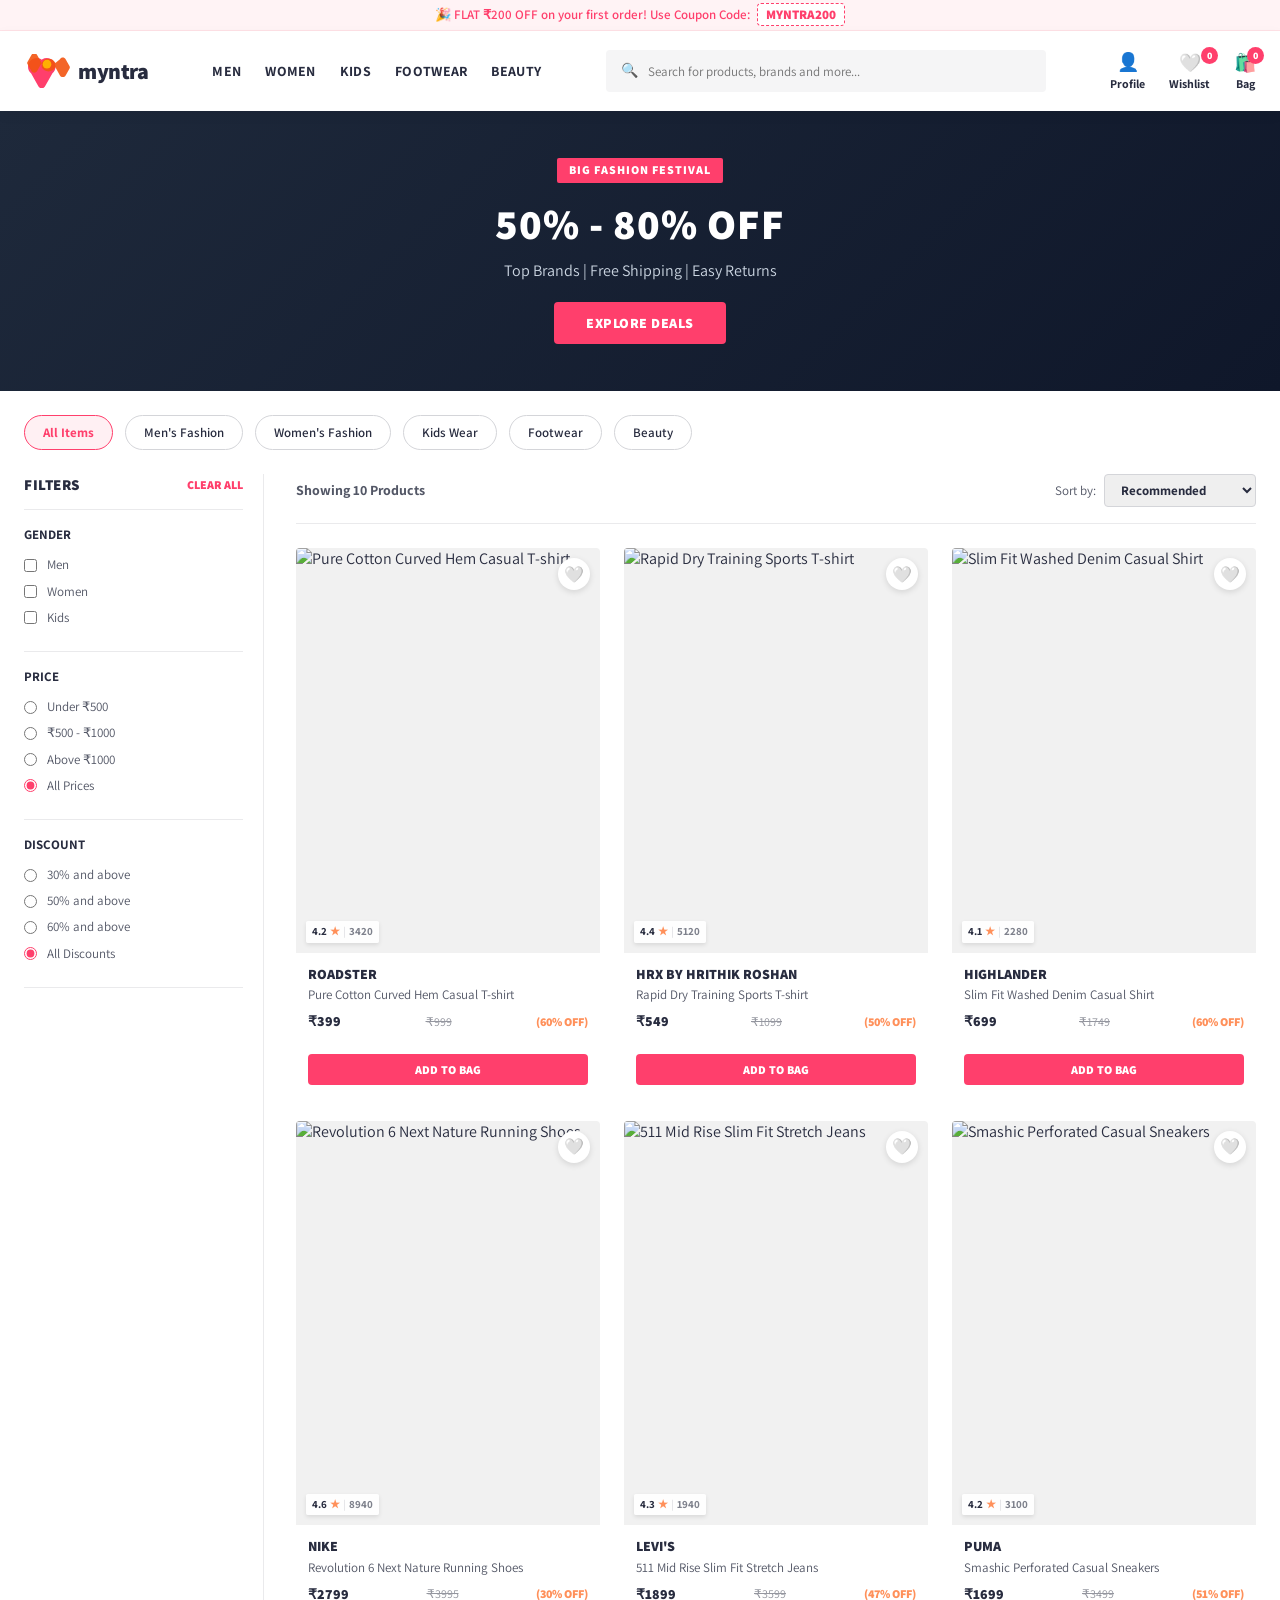
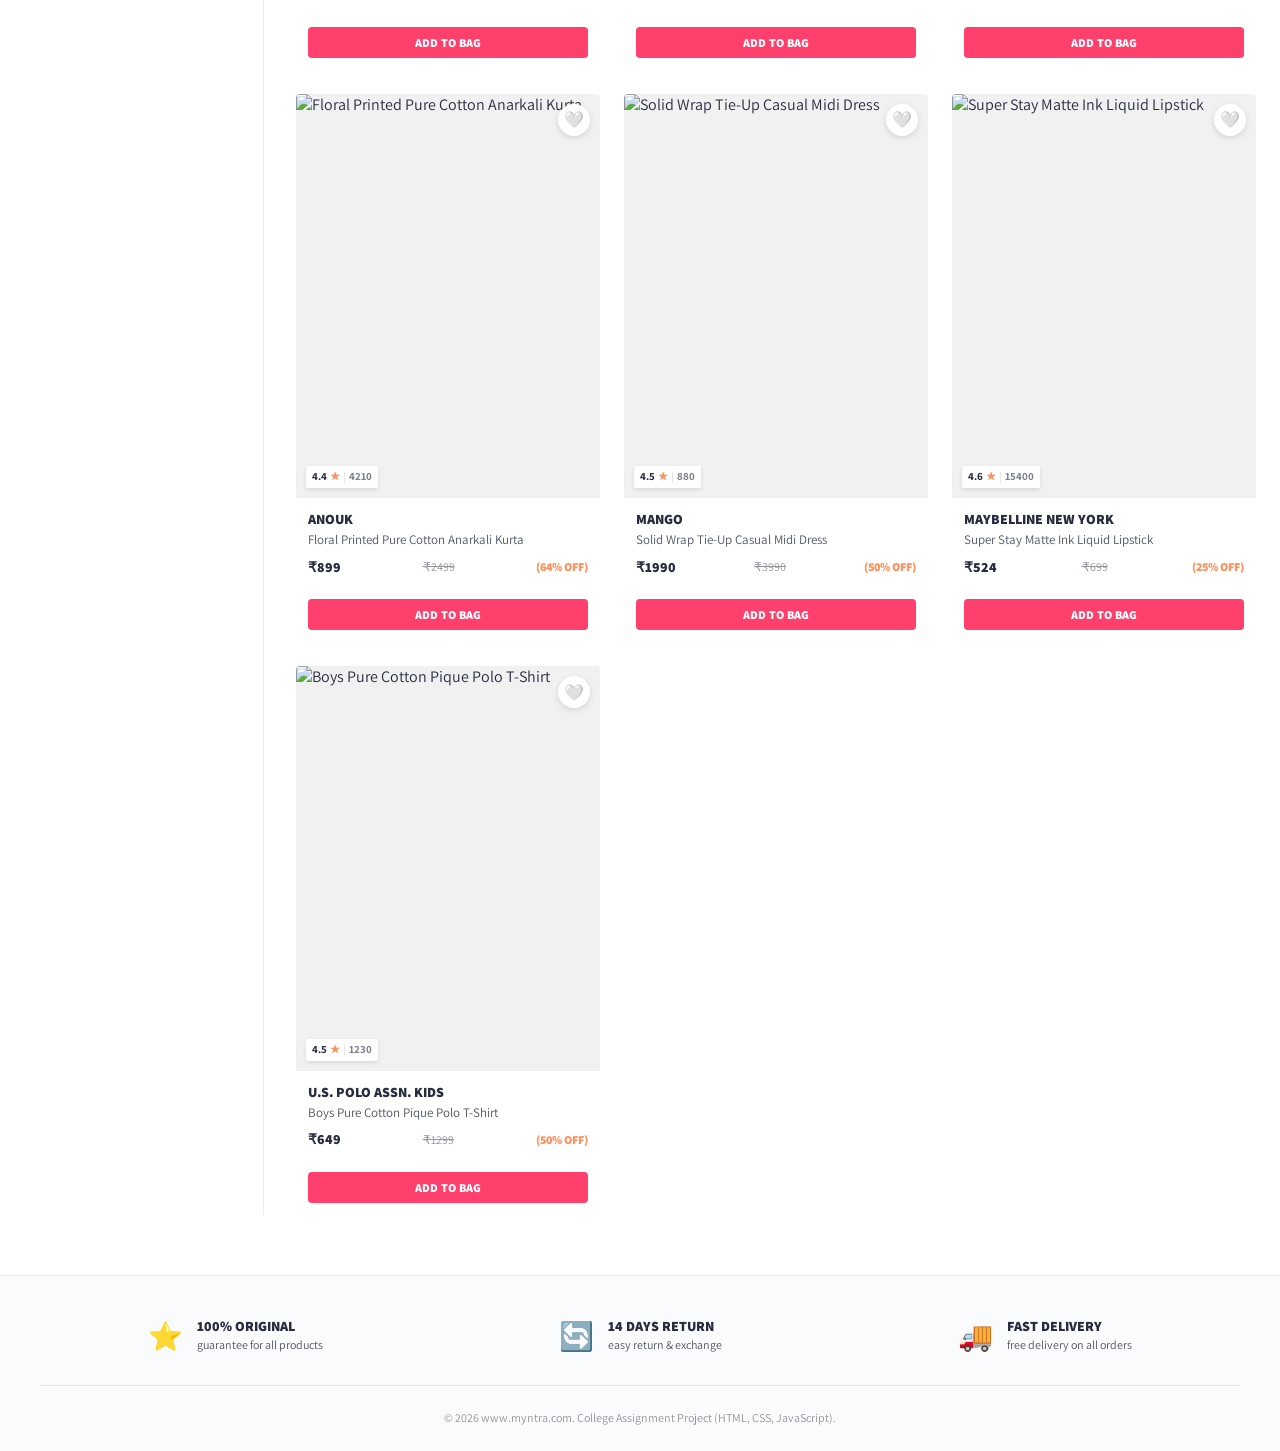
==== index.html @ 2d34ba5d "Initial commit: Myntra Clone web application" ====
<!DOCTYPE html>
<html lang="en">
<head>
  <meta charset="UTF-8">
  <meta name="viewport" content="width=device-width, initial-scale=1.0">
  <title>Online Shopping for Women, Men, Kids Fashion & Lifestyle - Myntra</title>
  <link rel="preconnect" href="https://fonts.googleapis.com">
  <link rel="preconnect" href="https://fonts.gstatic.com" crossorigin>
  <link href="https://fonts.googleapis.com/css2?family=Assistant:wght@300;400;600;700;800&display=swap" rel="stylesheet">
  <link rel="stylesheet" href="style.css">
</head>
<body>

  <!-- Top Announcement Bar -->
  <div class="top-banner">
    <p>🎉 FLAT ₹200 OFF on your first order! Use Coupon Code: <span class="coupon-tag">MYNTRA200</span></p>
  </div>

  <!-- Main Navigation Header -->
  <header class="navbar">
    <div class="nav-container">
      <!-- Logo -->
      <a href="index.html" class="logo">
        <svg viewBox="0 0 512 376" width="46" height="34">
          <path fill="#ff3f6c" d="M226.7 93.6c-17.5-31.5-49.3-51.5-84.8-51.5-53.7 0-97.3 43.6-97.3 97.3 0 29.5 13.1 55.9 33.9 73.8l82.8 147.4c7.3 13 21 21.1 35.9 21.1 14.8 0 28.5-8.1 35.8-21l83.6-147.7c20.8-17.9 34-44.4 34-73.6 0-53.7-43.6-97.3-97.3-97.3-35.4 0-67.2 20-84.6 51.5h-2z"/>
          <path fill="#f25511" d="M196.4 147.3c15.2 27.2 43.8 45.4 76.5 45.4 32.7 0 61.3-18.2 76.5-45.4l50.6 89.5c6.5 11.5 18.5 18.7 31.7 18.7 13.1 0 25.2-7.1 31.7-18.7l44-77.9c4.2-7.5 4.2-16.7 0-24.2l-44-77.9c-6.5-11.5-18.6-18.7-31.7-18.7-13.2 0-25.2 7.2-31.7 18.7L349.5 98c-15.2-27.2-43.8-45.4-76.5-45.4-32.7 0-61.3 18.2-76.5 45.4L146 8.9C139.5-2.6 127.4-9.8 114.2-9.8c-13.1 0-25.2 7.2-31.7 18.7L38.5 86.8c-4.2 7.5-4.2 16.7 0 24.2l44 77.9c6.5 11.5 18.6 18.7 31.7 18.7 13.2 0 25.2-7.2 31.7-18.7l50.5-89.6z" opacity="0.9"/>
          <circle fill="#ffbf00" cx="256" cy="112" r="48" opacity="0.85"/>
        </svg>
        <span class="logo-text">myntra</span>
      </a>

      <!-- Category Links with Mega Menus -->
      <nav class="nav-links">
        <div class="nav-item">
          <a href="#" onclick="filterByCategory('Men'); return false;">MEN</a>
        </div>
        <div class="nav-item">
          <a href="#" onclick="filterByCategory('Women'); return false;">WOMEN</a>
        </div>
        <div class="nav-item">
          <a href="#" onclick="filterByCategory('Kids'); return false;">KIDS</a>
        </div>
        <div class="nav-item">
          <a href="#" onclick="filterByCategory('Footwear'); return false;">FOOTWEAR</a>
        </div>
        <div class="nav-item">
          <a href="#" onclick="filterByCategory('Beauty'); return false;">BEAUTY</a>
        </div>
      </nav>

      <!-- Search Bar -->
      <div class="search-box">
        <span class="search-icon">🔍</span>
        <input type="text" id="searchInput" placeholder="Search for products, brands and more..." oninput="handleSearch()">
      </div>

      <!-- Action Buttons (Profile, Wishlist, Bag) -->
      <div class="nav-actions">
        <a href="login.html" class="action-btn" id="profileBtn">
          <span class="icon">👤</span>
          <span class="label" id="profileLabel">Profile</span>
        </a>

        <button class="action-btn" onclick="openWishlistModal()">
          <span class="icon">🤍</span>
          <span class="label">Wishlist</span>
          <span class="badge" id="wishlistCount">0</span>
        </button>

        <button class="action-btn" onclick="openCartModal()">
          <span class="icon">🛍️</span>
          <span class="label">Bag</span>
          <span class="badge" id="cartCount">0</span>
        </button>
      </div>
    </div>
  </header>

  <!-- Hero Banner Carousel -->
  <section class="hero-carousel">
    <div class="carousel-slide" id="heroBanner">
      <div class="banner-content">
        <span class="banner-tag">BIG FASHION FESTIVAL</span>
        <h1>50% - 80% OFF</h1>
        <p>Top Brands | Free Shipping | Easy Returns</p>
        <button class="shop-now-btn" onclick="scrollToProducts()">EXPLORE DEALS</button>
      </div>
    </div>
  </section>

  <!-- Quick Category Pills -->
  <div class="category-pills">
    <button class="pill active" onclick="setCategoryFilter('all', this)">All Items</button>
    <button class="pill" onclick="setCategoryFilter('Men', this)">Men's Fashion</button>
    <button class="pill" onclick="setCategoryFilter('Women', this)">Women's Fashion</button>
    <button class="pill" onclick="setCategoryFilter('Kids', this)">Kids Wear</button>
    <button class="pill" onclick="setCategoryFilter('Footwear', this)">Footwear</button>
    <button class="pill" onclick="setCategoryFilter('Beauty', this)">Beauty</button>
  </div>

  <!-- Main Store Layout -->
  <main class="main-container" id="productsSection">
    
    <!-- Sidebar Filters -->
    <aside class="sidebar-filters">
      <div class="filter-header">
        <h3>FILTERS</h3>
        <button class="clear-filters-btn" onclick="clearAllFilters()">CLEAR ALL</button>
      </div>

      <!-- Gender Filter -->
      <div class="filter-group">
        <h4>GENDER</h4>
        <label><input type="checkbox" name="gender" value="Men" onchange="applyFilters()"> Men</label>
        <label><input type="checkbox" name="gender" value="Women" onchange="applyFilters()"> Women</label>
        <label><input type="checkbox" name="gender" value="Kids" onchange="applyFilters()"> Kids</label>
      </div>

      <!-- Price Range Filter -->
      <div class="filter-group">
        <h4>PRICE</h4>
        <label><input type="radio" name="price" value="under500" onchange="applyFilters()"> Under ₹500</label>
        <label><input type="radio" name="price" value="500to1000" onchange="applyFilters()"> ₹500 - ₹1000</label>
        <label><input type="radio" name="price" value="above1000" onchange="applyFilters()"> Above ₹1000</label>
        <label><input type="radio" name="price" value="all" checked onchange="applyFilters()"> All Prices</label>
      </div>

      <!-- Discount Filter -->
      <div class="filter-group">
        <h4>DISCOUNT</h4>
        <label><input type="radio" name="discount" value="30" onchange="applyFilters()"> 30% and above</label>
        <label><input type="radio" name="discount" value="50" onchange="applyFilters()"> 50% and above</label>
        <label><input type="radio" name="discount" value="60" onchange="applyFilters()"> 60% and above</label>
        <label><input type="radio" name="discount" value="all" checked onchange="applyFilters()"> All Discounts</label>
      </div>
    </aside>

    <!-- Product Grid Section -->
    <section class="products-section">
      <!-- Sorting & Counter Bar -->
      <div class="products-header">
        <div>
          <span class="total-count" id="productCount">Showing 8 Products</span>
        </div>
        <div class="sort-wrapper">
          <label for="sortSelect">Sort by:</label>
          <select id="sortSelect" onchange="handleSort()">
            <option value="recommended">Recommended</option>
            <option value="priceLow">Price: Low to High</option>
            <option value="priceHigh">Price: High to Low</option>
            <option value="rating">Customer Rating</option>
          </select>
        </div>
      </div>

      <!-- Products Grid -->
      <div class="products-grid" id="productsGrid">
        <!-- Products populated via JavaScript -->
      </div>
    </section>

  </main>

  <!-- SHOPPING BAG MODAL -->
  <div class="modal-overlay" id="cartModal">
    <div class="modal-content cart-modal">
      <div class="modal-header">
        <h2>Shopping Bag (<span id="cartItemCount">0</span>)</h2>
        <button class="close-btn" onclick="closeCartModal()">✕</button>
      </div>

      <div class="cart-body">
        <div class="cart-items-list" id="cartItemsList">
          <!-- Items inserted via JS -->
        </div>

        <div class="cart-summary">
          <h3>COUPONS & OFFERS</h3>
          <div class="coupon-box">
            <input type="text" id="couponInput" placeholder="Enter MYNTRA200">
            <button onclick="applyCoupon()">APPLY</button>
          </div>
          <p id="couponMsg" class="coupon-msg"></p>

          <hr>

          <h3>PRICE DETAILS</h3>
          <div class="price-row">
            <span>Total MRP</span>
            <span id="summaryMrp">₹0</span>
          </div>
          <div class="price-row green">
            <span>Discount on MRP</span>
            <span id="summaryDiscount">- ₹0</span>
          </div>
          <div class="price-row green" id="couponDiscountRow" style="display:none;">
            <span>Coupon Discount</span>
            <span id="summaryCoupon">- ₹200</span>
          </div>
          <div class="price-row">
            <span>Convenience Fee</span>
            <span class="green">FREE</span>
          </div>
          <hr>
          <div class="price-row total-row">
            <span>Total Amount</span>
            <span id="summaryTotal">₹0</span>
          </div>

          <button class="place-order-btn" onclick="placeOrder()">PLACE ORDER</button>
        </div>
      </div>
    </div>
  </div>

  <!-- WISHLIST MODAL -->
  <div class="modal-overlay" id="wishlistModal">
    <div class="modal-content wishlist-modal">
      <div class="modal-header">
        <h2>My Wishlist (<span id="wishlistModalCount">0</span>)</h2>
        <button class="close-btn" onclick="closeWishlistModal()">✕</button>
      </div>
      <div class="wishlist-grid" id="wishlistGrid">
        <!-- Wishlist items populated via JS -->
      </div>
    </div>
  </div>

  <!-- PRODUCT DETAIL MODAL -->
  <div class="modal-overlay" id="pdpModal">
    <div class="modal-content pdp-modal">
      <button class="close-btn pdp-close" onclick="closePdpModal()">✕</button>
      <div class="pdp-container" id="pdpDetails">
        <!-- Rendered via JS -->
      </div>
    </div>
  </div>

  <!-- ORDER SUCCESS CELEBRATION MODAL -->
  <div class="modal-overlay" id="successModal">
    <div class="modal-content success-modal">
      <div class="success-icon">🎉</div>
      <h2>Order Confirmed!</h2>
      <p>Thank you for shopping on Myntra.</p>
      <div class="order-id-box">
        Order ID: <strong id="successOrderId">MYN8492019</strong>
      </div>
      <p class="delivery-text">Estimated Delivery in 2-3 Business Days</p>
      <button class="shop-now-btn" onclick="closeSuccessModal()">CONTINUE SHOPPING</button>
    </div>
  </div>

  <!-- Footer -->
  <footer class="footer">
    <div class="footer-guarantees">
      <div class="guarantee-item">
        <span class="g-icon">⭐</span>
        <div>
          <h4>100% ORIGINAL</h4>
          <p>guarantee for all products</p>
        </div>
      </div>
      <div class="guarantee-item">
        <span class="g-icon">🔄</span>
        <div>
          <h4>14 DAYS RETURN</h4>
          <p>easy return & exchange</p>
        </div>
      </div>
      <div class="guarantee-item">
        <span class="g-icon">🚚</span>
        <div>
          <h4>FAST DELIVERY</h4>
          <p>free delivery on all orders</p>
        </div>
      </div>
    </div>
    <p class="copyright">© 2026 www.myntra.com. College Assignment Project (HTML, CSS, JavaScript).</p>
  </footer>

  <script src="script.js"></script>
</body>
</html>
---- style.css ----
/* ==========================================================
   MYNTRA CLONE - PURE CSS STYLESHEET
   Clean, responsive styles replicating Myntra's design system
   ========================================================== */

:root {
  --myntra-pink: #ff3f6c;
  --myntra-pink-hover: #e7335e;
  --myntra-dark: #282c3f;
  --myntra-gray: #535766;
  --myntra-light-gray: #94969f;
  --myntra-bg: #f5f5f6;
  --myntra-border: #eaeaec;
  --myntra-green: #03a685;
  --myntra-orange: #ff905a;
  --font-main: 'Assistant', -apple-system, BlinkMacSystemFont, 'Segoe UI', Roboto, sans-serif;
}

* {
  margin: 0;
  padding: 0;
  box-sizing: border-box;
}

body {
  font-family: var(--font-main);
  color: var(--myntra-dark);
  background-color: #ffffff;
  line-height: 1.4;
}

a {
  text-decoration: none;
  color: inherit;
}

button {
  font-family: inherit;
  cursor: pointer;
}

/* ----------------- TOP BANNER ----------------- */
.top-banner {
  background-color: #fff3f5;
  color: var(--myntra-pink);
  text-align: center;
  padding: 6px 12px;
  font-size: 13px;
  font-weight: 600;
  border-bottom: 1px solid #ffe1e6;
}

.coupon-tag {
  background: white;
  border: 1px dashed var(--myntra-pink);
  padding: 2px 8px;
  border-radius: 4px;
  font-weight: 800;
  margin-left: 4px;
}

/* ----------------- NAVBAR ----------------- */
.navbar {
  position: sticky;
  top: 0;
  background: #ffffff;
  height: 80px;
  box-shadow: 0 4px 12px 0 rgba(0, 0, 0, 0.05);
  z-index: 100;
}

.nav-container {
  max-width: 1360px;
  margin: 0 auto;
  height: 100%;
  padding: 0 24px;
  display: flex;
  align-items: center;
  justify-content: space-between;
  gap: 20px;
}

.logo {
  display: flex;
  align-items: center;
  gap: 8px;
}

.logo-text {
  font-size: 22px;
  font-weight: 800;
  letter-spacing: -0.5px;
  color: var(--myntra-dark);
}

.nav-links {
  display: flex;
  align-items: center;
  gap: 24px;
}

.nav-item a {
  font-size: 14px;
  font-weight: 700;
  letter-spacing: 0.3px;
  text-transform: uppercase;
  color: var(--myntra-dark);
  padding: 28px 0;
  position: relative;
  transition: color 0.2s;
}

.nav-item a:hover {
  color: var(--myntra-pink);
}

/* Search Box */
.search-box {
  flex: 1;
  max-width: 440px;
  background: var(--myntra-bg);
  border: 1px solid transparent;
  border-radius: 4px;
  display: flex;
  align-items: center;
  padding: 10px 14px;
  transition: all 0.2s;
}

.search-box:focus-within {
  background: #ffffff;
  border-color: #d4d5d9;
}

.search-icon {
  font-size: 14px;
  color: var(--myntra-light-gray);
  margin-right: 10px;
}

.search-box input {
  width: 100%;
  border: none;
  background: transparent;
  outline: none;
  font-size: 13px;
  color: var(--myntra-dark);
  font-family: inherit;
}

/* Nav Actions */
.nav-actions {
  display: flex;
  align-items: center;
  gap: 24px;
}

.action-btn {
  background: transparent;
  border: none;
  display: flex;
  flex-direction: column;
  align-items: center;
  position: relative;
  color: var(--myntra-dark);
  transition: color 0.2s;
}

.action-btn:hover {
  color: var(--myntra-pink);
}

.action-btn .icon {
  font-size: 18px;
}

.action-btn .label {
  font-size: 12px;
  font-weight: 700;
  margin-top: 2px;
}

.action-btn .badge {
  position: absolute;
  top: -4px;
  right: -8px;
  background: var(--myntra-pink);
  color: white;
  font-size: 10px;
  font-weight: 800;
  padding: 2px 6px;
  border-radius: 10px;
}

/* ----------------- HERO BANNER ----------------- */
.hero-carousel {
  width: 100%;
  background: linear-gradient(135deg, #1e293b 0%, #0f172a 100%);
  color: white;
  min-height: 280px;
  display: flex;
  align-items: center;
  justify-content: center;
  text-align: center;
  padding: 40px 20px;
}

.banner-content {
  max-width: 800px;
}

.banner-tag {
  background: var(--myntra-pink);
  color: white;
  font-size: 12px;
  font-weight: 800;
  letter-spacing: 1px;
  padding: 4px 12px;
  border-radius: 2px;
  display: inline-block;
  margin-bottom: 12px;
}

.banner-content h1 {
  font-size: 42px;
  font-weight: 800;
  letter-spacing: 1px;
  margin-bottom: 6px;
}

.banner-content p {
  font-size: 16px;
  color: #cbd5e1;
  margin-bottom: 20px;
}

.shop-now-btn {
  background: var(--myntra-pink);
  color: white;
  border: none;
  padding: 12px 32px;
  font-size: 14px;
  font-weight: 800;
  letter-spacing: 0.5px;
  border-radius: 4px;
  transition: background 0.2s;
}

.shop-now-btn:hover {
  background: var(--myntra-pink-hover);
}

/* ----------------- CATEGORY PILLS ----------------- */
.category-pills {
  max-width: 1360px;
  margin: 24px auto 0;
  padding: 0 24px;
  display: flex;
  gap: 12px;
  overflow-x: auto;
}

.pill {
  background: #ffffff;
  border: 1px solid #d4d5d9;
  padding: 8px 18px;
  border-radius: 20px;
  font-size: 13px;
  font-weight: 600;
  color: var(--myntra-dark);
  white-space: nowrap;
  transition: all 0.2s;
}

.pill:hover, .pill.active {
  background: #fff0f3;
  border-color: var(--myntra-pink);
  color: var(--myntra-pink);
  font-weight: 700;
}

/* ----------------- MAIN STORE LAYOUT ----------------- */
.main-container {
  max-width: 1360px;
  margin: 24px auto 60px;
  padding: 0 24px;
  display: flex;
  gap: 32px;
}

/* Sidebar Filters */
.sidebar-filters {
  width: 240px;
  flex-shrink: 0;
  border-right: 1px solid var(--myntra-border);
  padding-right: 20px;
}

.filter-header {
  display: flex;
  justify-content: space-between;
  align-items: center;
  padding-bottom: 14px;
  border-bottom: 1px solid var(--myntra-border);
}

.filter-header h3 {
  font-size: 15px;
  font-weight: 800;
  letter-spacing: 0.5px;
}

.clear-filters-btn {
  background: none;
  border: none;
  color: var(--myntra-pink);
  font-size: 12px;
  font-weight: 800;
}

.filter-group {
  padding: 16px 0;
  border-bottom: 1px solid var(--myntra-border);
}

.filter-group h4 {
  font-size: 13px;
  font-weight: 700;
  margin-bottom: 12px;
  color: var(--myntra-dark);
}

.filter-group label {
  display: flex;
  align-items: center;
  gap: 10px;
  font-size: 13px;
  color: var(--myntra-gray);
  margin-bottom: 8px;
  cursor: pointer;
}

.filter-group input {
  accent-color: var(--myntra-pink);
  cursor: pointer;
}

/* Products Section */
.products-section {
  flex: 1;
}

.products-header {
  display: flex;
  justify-content: space-between;
  align-items: center;
  padding-bottom: 16px;
  border-bottom: 1px solid var(--myntra-border);
  margin-bottom: 24px;
}

.total-count {
  font-size: 14px;
  font-weight: 700;
  color: var(--myntra-gray);
}

.sort-wrapper {
  display: flex;
  align-items: center;
  gap: 8px;
  font-size: 13px;
  color: var(--myntra-gray);
}

.sort-wrapper select {
  padding: 6px 12px;
  border: 1px solid #d4d5d9;
  border-radius: 4px;
  font-family: inherit;
  font-size: 13px;
  font-weight: 700;
  color: var(--myntra-dark);
  outline: none;
}

/* Products Grid */
.products-grid {
  display: grid;
  grid-template-columns: repeat(auto-fill, minmax(240px, 1fr));
  gap: 24px;
}

/* Product Card */
.product-card {
  background: #ffffff;
  border-radius: 4px;
  overflow: hidden;
  transition: all 0.25s ease;
  position: relative;
  display: flex;
  flex-direction: column;
}

.product-card:hover {
  box-shadow: 0 8px 24px rgba(0, 0, 0, 0.1);
  transform: translateY(-2px);
}

.card-img-wrapper {
  position: relative;
  width: 100%;
  padding-top: 133%; /* 3:4 Aspect Ratio */
  overflow: hidden;
  background: #f1f1f1;
  cursor: pointer;
}

.card-img-wrapper img {
  position: absolute;
  top: 0;
  left: 0;
  width: 100%;
  height: 100%;
  object-fit: cover;
  transition: transform 0.4s;
}

.product-card:hover .card-img-wrapper img {
  transform: scale(1.05);
}

.rating-badge {
  position: absolute;
  bottom: 10px;
  left: 10px;
  background: rgba(255, 255, 255, 0.95);
  font-size: 11px;
  font-weight: 700;
  padding: 3px 6px;
  border-radius: 2px;
  display: flex;
  align-items: center;
  gap: 3px;
  box-shadow: 0 2px 4px rgba(0, 0, 0, 0.1);
}

.rating-star {
  color: var(--myntra-orange);
}

.wishlist-heart-btn {
  position: absolute;
  top: 10px;
  right: 10px;
  background: white;
  border: none;
  width: 32px;
  height: 32px;
  border-radius: 50%;
  display: flex;
  align-items: center;
  justify-content: center;
  font-size: 16px;
  cursor: pointer;
  box-shadow: 0 2px 6px rgba(0, 0, 0, 0.12);
  transition: transform 0.15s;
}

.wishlist-heart-btn:active {
  transform: scale(0.9);
}

.card-info {
  padding: 12px;
  flex: 1;
  display: flex;
  flex-direction: column;
  justify-content: space-between;
}

.brand-name {
  font-size: 14px;
  font-weight: 800;
  text-transform: uppercase;
  color: var(--myntra-dark);
}

.product-title {
  font-size: 13px;
  color: var(--myntra-gray);
  white-space: nowrap;
  overflow: hidden;
  text-overflow: ellipsis;
  margin-top: 2px;
}

.price-row {
  display: flex;
  align-items: center;
  gap: 8px;
  margin-top: 8px;
}

.current-price {
  font-size: 14px;
  font-weight: 800;
  color: var(--myntra-dark);
}

.original-price {
  font-size: 12px;
  color: var(--myntra-light-gray);
  text-decoration: line-through;
}

.discount-text {
  font-size: 12px;
  font-weight: 800;
  color: var(--myntra-orange);
}

.card-actions {
  display: flex;
  gap: 8px;
  margin-top: 12px;
}

.add-bag-btn {
  flex: 1;
  background: var(--myntra-pink);
  color: white;
  border: none;
  padding: 8px;
  font-size: 12px;
  font-weight: 800;
  border-radius: 4px;
  text-transform: uppercase;
  letter-spacing: 0.3px;
}

.add-bag-btn:hover {
  background: var(--myntra-pink-hover);
}

/* ----------------- MODALS ----------------- */
.modal-overlay {
  position: fixed;
  inset: 0;
  background: rgba(0, 0, 0, 0.6);
  backdrop-filter: blur(2px);
  display: none;
  align-items: center;
  justify-content: center;
  z-index: 1000;
  padding: 20px;
}

.modal-content {
  background: white;
  border-radius: 6px;
  max-height: 90vh;
  overflow-y: auto;
  position: relative;
  box-shadow: 0 10px 30px rgba(0, 0, 0, 0.2);
}

.modal-header {
  display: flex;
  justify-content: space-between;
  align-items: center;
  padding: 16px 24px;
  border-bottom: 1px solid var(--myntra-border);
}

.modal-header h2 {
  font-size: 18px;
  font-weight: 800;
}

.close-btn {
  background: none;
  border: none;
  font-size: 20px;
  font-weight: 700;
  color: #777;
}

/* Cart Modal */
.cart-modal {
  width: 100%;
  max-width: 800px;
}

.cart-body {
  display: flex;
  gap: 24px;
  padding: 24px;
}

.cart-items-list {
  flex: 1.5;
  display: flex;
  flex-direction: column;
  gap: 16px;
}

.cart-item {
  display: flex;
  gap: 16px;
  border: 1px solid var(--myntra-border);
  padding: 12px;
  border-radius: 4px;
  position: relative;
}

.cart-item img {
  width: 70px;
  height: 90px;
  object-fit: cover;
  border-radius: 2px;
}

.cart-item-info {
  flex: 1;
}

.cart-item-title {
  font-size: 14px;
  font-weight: 800;
}

.cart-item-sub {
  font-size: 12px;
  color: var(--myntra-gray);
  margin-top: 2px;
}

.qty-control {
  display: flex;
  align-items: center;
  gap: 8px;
  margin-top: 8px;
}

.qty-btn {
  width: 24px;
  height: 24px;
  border: 1px solid #d4d5d9;
  background: #f5f5f6;
  border-radius: 2px;
  font-weight: 700;
}

.remove-item-btn {
  position: absolute;
  top: 10px;
  right: 10px;
  background: none;
  border: none;
  color: #999;
  font-size: 16px;
}

.cart-summary {
  flex: 1;
  background: #fafbfc;
  border: 1px solid var(--myntra-border);
  padding: 16px;
  border-radius: 4px;
  height: fit-content;
}

.cart-summary h3 {
  font-size: 12px;
  font-weight: 800;
  color: var(--myntra-light-gray);
  letter-spacing: 0.5px;
  margin-bottom: 12px;
}

.coupon-box {
  display: flex;
  gap: 8px;
  margin-bottom: 8px;
}

.coupon-box input {
  flex: 1;
  padding: 8px 10px;
  border: 1px solid #d4d5d9;
  border-radius: 2px;
  text-transform: uppercase;
  font-size: 12px;
  outline: none;
}

.coupon-box button {
  background: var(--myntra-dark);
  color: white;
  border: none;
  padding: 8px 12px;
  font-size: 11px;
  font-weight: 800;
  border-radius: 2px;
}

.coupon-msg {
  font-size: 11px;
  font-weight: 700;
  margin-bottom: 12px;
}

.coupon-msg.success { color: var(--myntra-green); }
.coupon-msg.error { color: #e7335e; }

.price-row {
  display: flex;
  justify-content: space-between;
  font-size: 13px;
  margin-bottom: 10px;
}

.price-row.green {
  color: var(--myntra-green);
  font-weight: 600;
}

.total-row {
  font-size: 15px;
  font-weight: 800;
  color: var(--myntra-dark);
  padding-top: 8px;
}

.place-order-btn {
  width: 100%;
  background: var(--myntra-pink);
  color: white;
  border: none;
  padding: 12px;
  font-size: 14px;
  font-weight: 800;
  border-radius: 4px;
  margin-top: 16px;
}

.place-order-btn:hover {
  background: var(--myntra-pink-hover);
}

/* Wishlist Modal */
.wishlist-modal {
  width: 100%;
  max-width: 900px;
}

.wishlist-grid {
  padding: 24px;
  display: grid;
  grid-template-columns: repeat(auto-fill, minmax(180px, 1fr));
  gap: 16px;
}

/* PDP Modal */
.pdp-modal {
  width: 100%;
  max-width: 760px;
  padding: 24px;
}

.pdp-close {
  position: absolute;
  top: 16px;
  right: 16px;
}

.pdp-container {
  display: flex;
  gap: 24px;
}

.pdp-img {
  width: 280px;
  height: 360px;
  object-fit: cover;
  border-radius: 4px;
}

.pdp-details {
  flex: 1;
}

.pdp-brand {
  font-size: 20px;
  font-weight: 800;
  text-transform: uppercase;
}

.pdp-title {
  font-size: 16px;
  color: var(--myntra-gray);
  margin-top: 4px;
}

.pdp-rating {
  margin-top: 10px;
  display: inline-block;
  border: 1px solid #d4d5d9;
  padding: 2px 8px;
  border-radius: 2px;
  font-size: 12px;
  font-weight: 700;
}

.size-selector {
  display: flex;
  gap: 10px;
  margin: 16px 0;
}

.size-btn {
  width: 40px;
  height: 40px;
  border: 1px solid #d4d5d9;
  border-radius: 50%;
  background: white;
  font-weight: 700;
  font-size: 13px;
}

.size-btn.active {
  border-color: var(--myntra-pink);
  color: var(--myntra-pink);
}

/* Order Success Modal */
.success-modal {
  max-width: 420px;
  padding: 36px 24px;
  text-align: center;
}

.success-icon {
  font-size: 48px;
  margin-bottom: 12px;
}

.order-id-box {
  background: var(--myntra-bg);
  padding: 10px;
  border-radius: 4px;
  margin: 16px 0;
  font-size: 14px;
}

.delivery-text {
  font-size: 13px;
  color: var(--myntra-green);
  font-weight: 700;
  margin-bottom: 20px;
}

/* ----------------- FOOTER ----------------- */
.footer {
  background: #fafbfc;
  border-top: 1px solid var(--myntra-border);
  padding: 40px 24px 24px;
  margin-top: 60px;
}

.footer-guarantees {
  max-width: 1200px;
  margin: 0 auto;
  display: flex;
  justify-content: space-around;
  gap: 20px;
  padding-bottom: 30px;
  border-bottom: 1px solid var(--myntra-border);
}

.guarantee-item {
  display: flex;
  align-items: center;
  gap: 14px;
}

.guarantee-item .g-icon {
  font-size: 28px;
}

.guarantee-item h4 {
  font-size: 14px;
  font-weight: 800;
}

.guarantee-item p {
  font-size: 12px;
  color: var(--myntra-gray);
}

.copyright {
  text-align: center;
  font-size: 12px;
  color: var(--myntra-light-gray);
  margin-top: 24px;
}

/* Responsive tweaks */
@media (max-width: 768px) {
  .nav-links { display: none; }
  .sidebar-filters { display: none; }
  .cart-body { flex-direction: column; }
  .pdp-container { flex-direction: column; }
  .pdp-img { width: 100%; height: auto; }
}
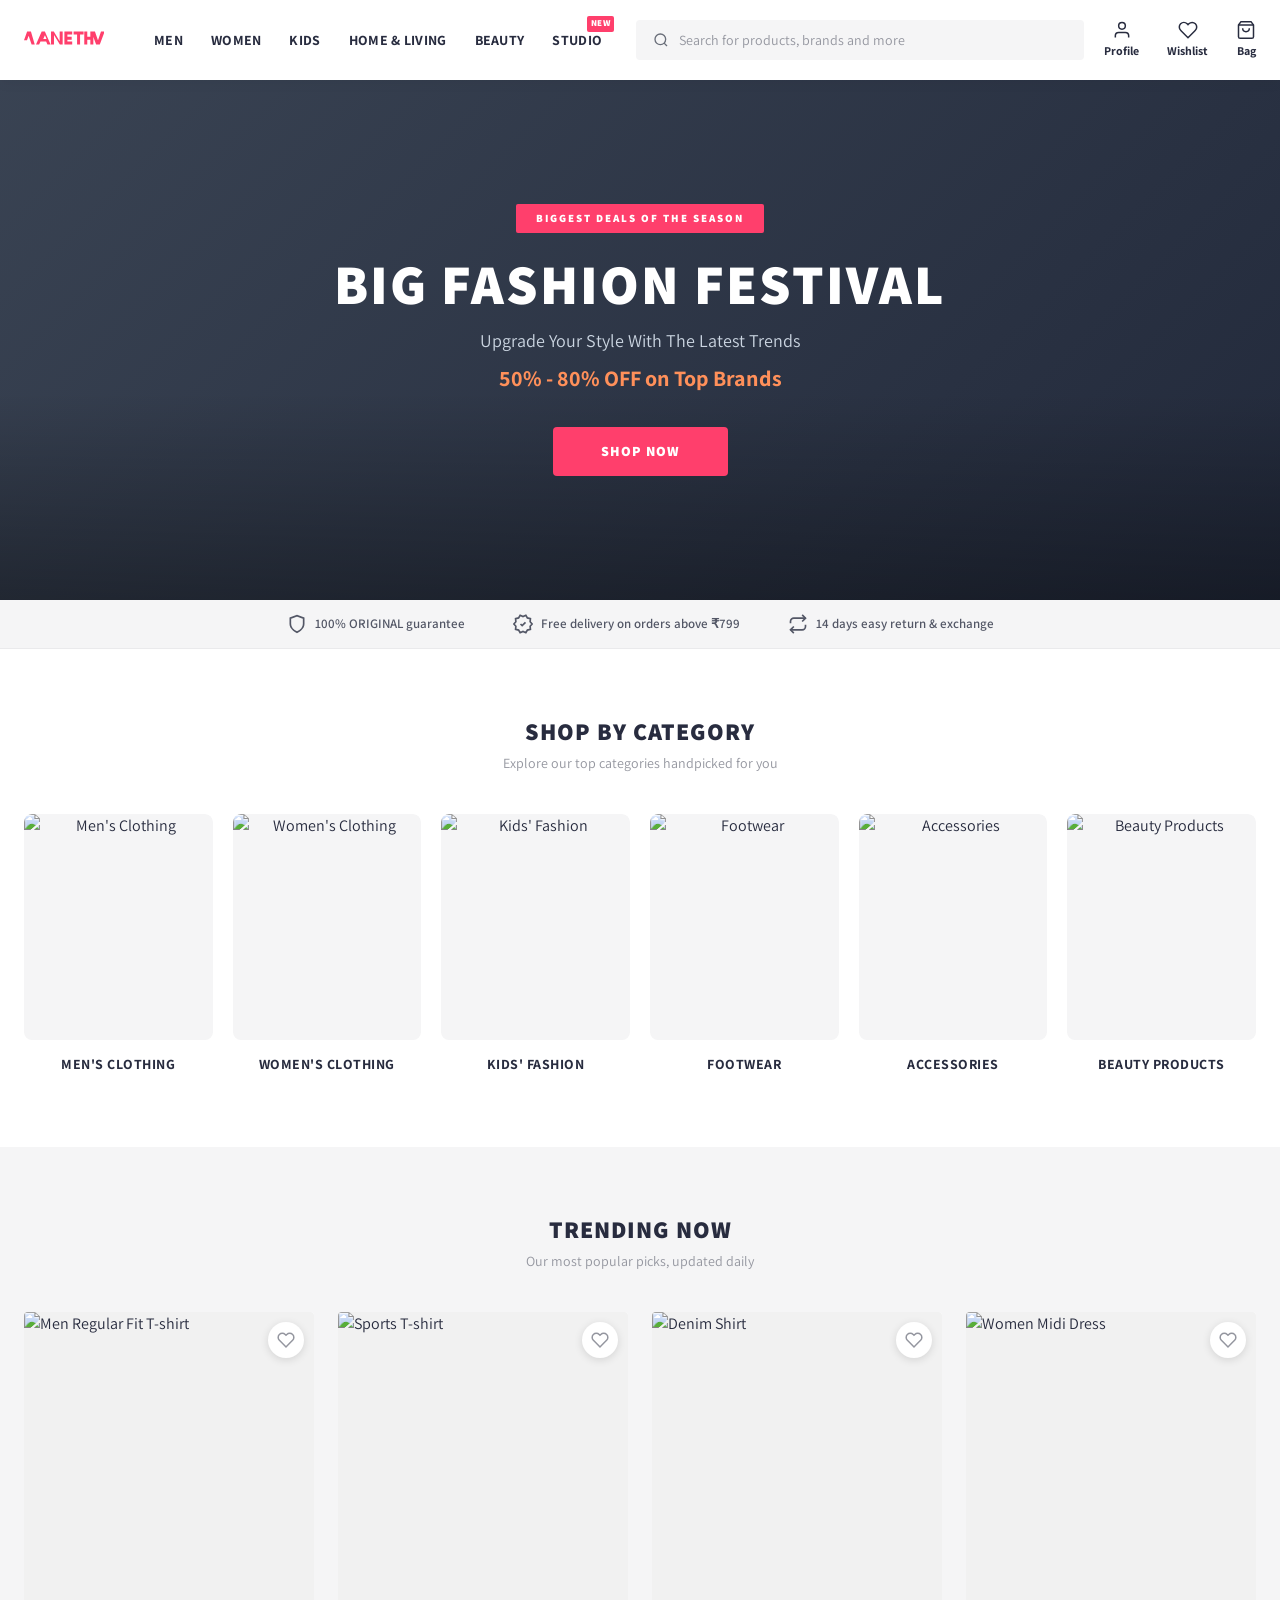
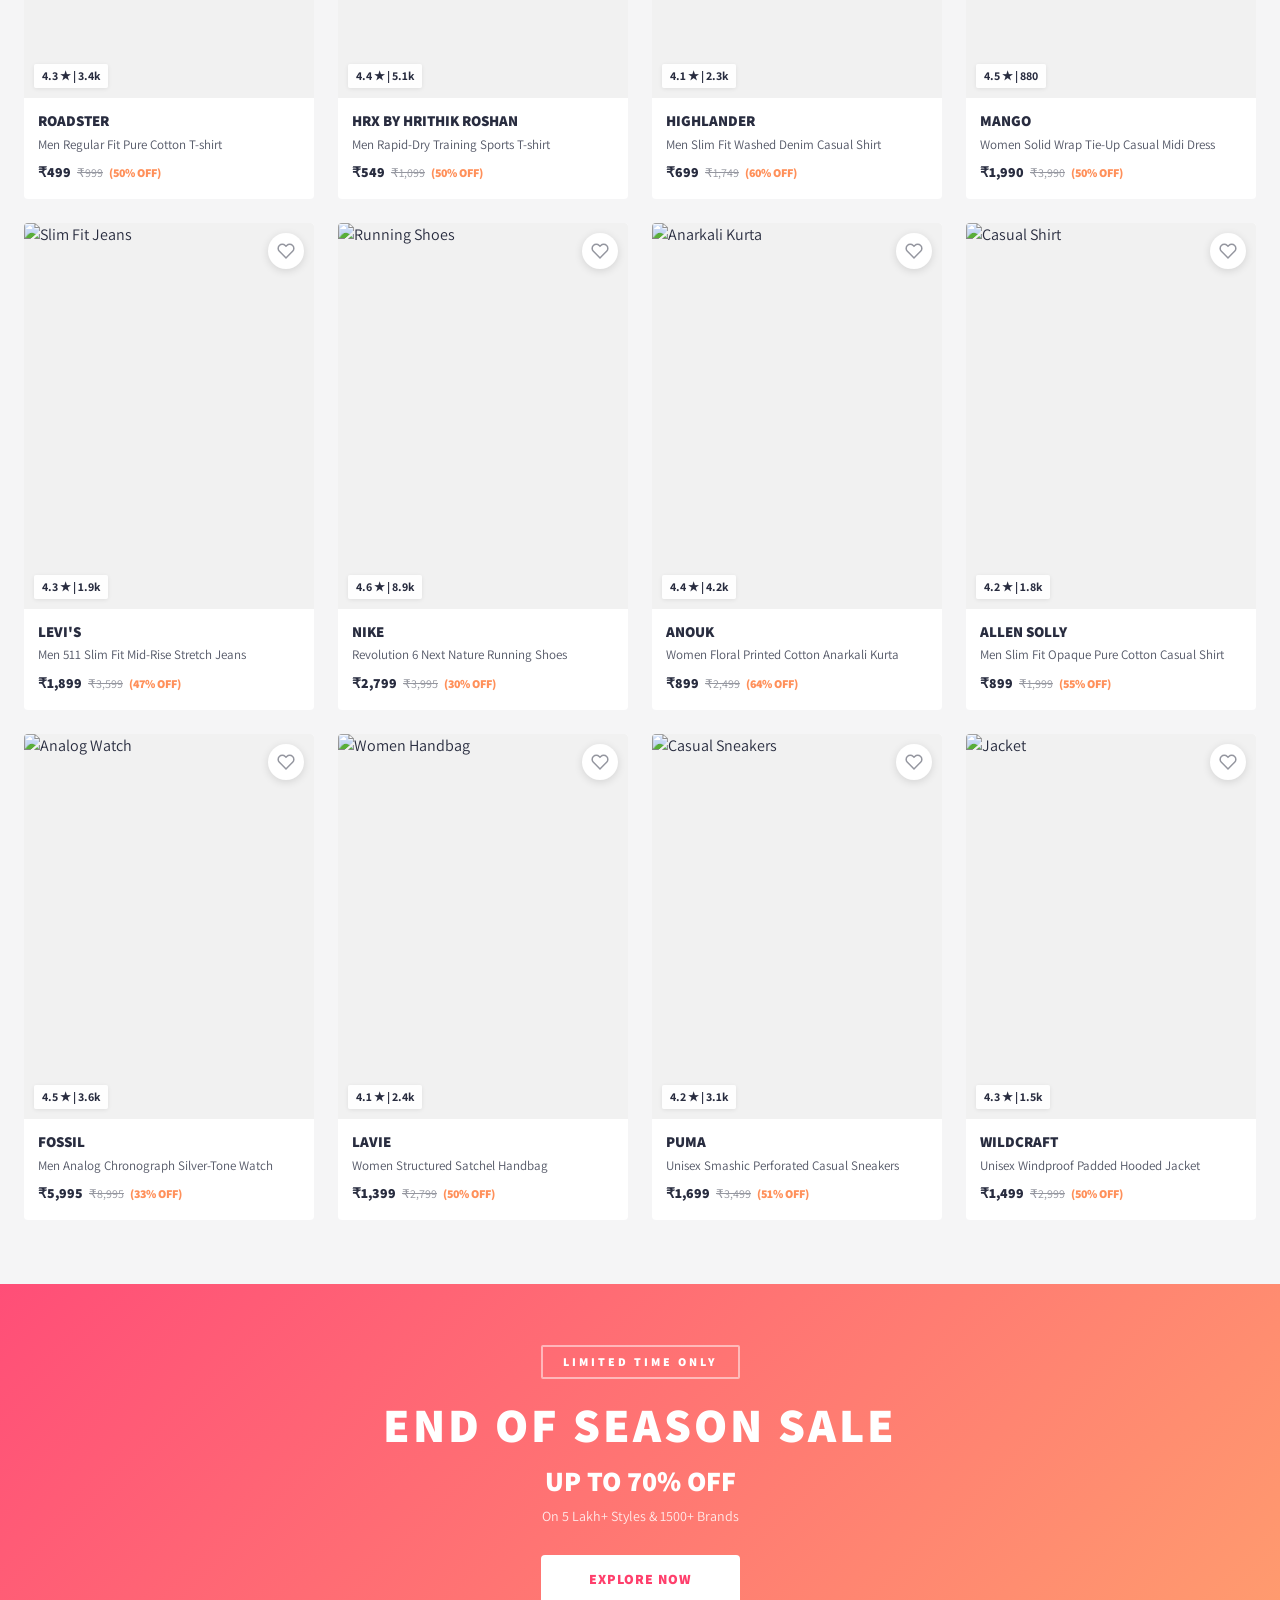
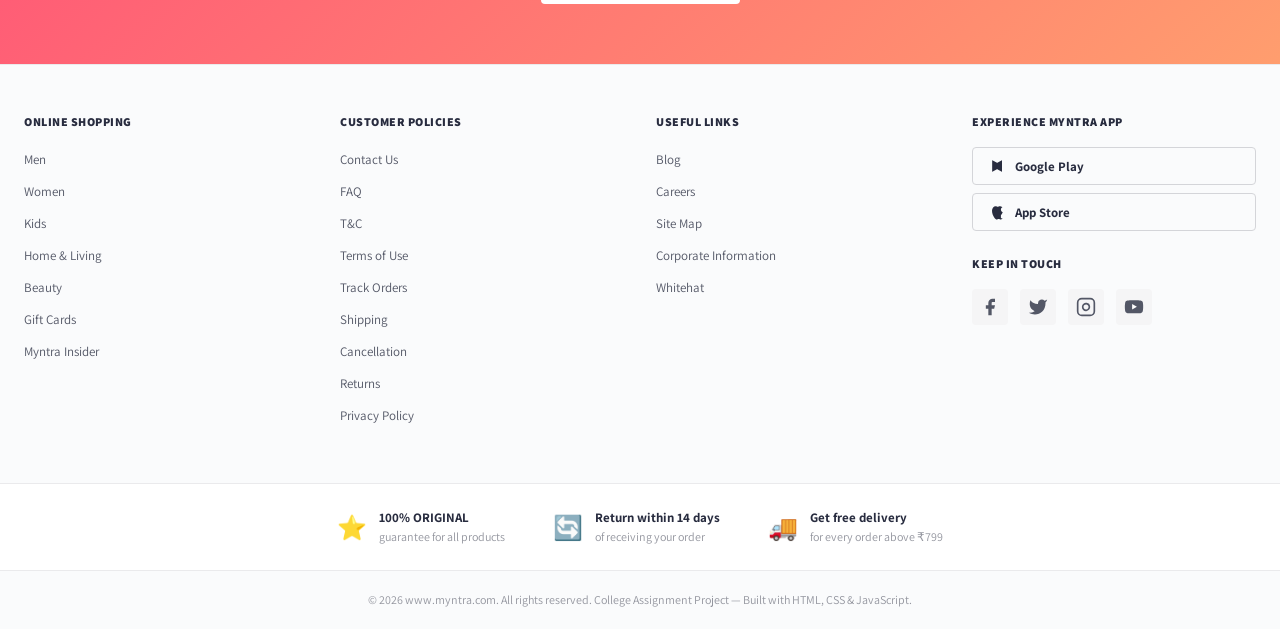
==== commit 1d6e1f25: "Update Myntra clone with modern UI, CSS Grid, Flexbox, and responsive design" ====
--- a/index.html
+++ b/index.html
@@ -3,281 +3,558 @@
 <head>
   <meta charset="UTF-8">
   <meta name="viewport" content="width=device-width, initial-scale=1.0">
-  <title>Online Shopping for Women, Men, Kids Fashion & Lifestyle - Myntra</title>
+  <title>Myntra - Online Shopping for Women, Men, Kids Fashion &amp; Lifestyle</title>
   <link rel="preconnect" href="https://fonts.googleapis.com">
   <link rel="preconnect" href="https://fonts.gstatic.com" crossorigin>
   <link href="https://fonts.googleapis.com/css2?family=Assistant:wght@300;400;600;700;800&display=swap" rel="stylesheet">
-  <link rel="stylesheet" href="style.css">
+  <link rel="stylesheet" href="css/style.css">
 </head>
 <body>
 
-  <!-- Top Announcement Bar -->
-  <div class="top-banner">
-    <p>🎉 FLAT ₹200 OFF on your first order! Use Coupon Code: <span class="coupon-tag">MYNTRA200</span></p>
-  </div>
-
-  <!-- Main Navigation Header -->
-  <header class="navbar">
-    <div class="nav-container">
+  <!-- ==================== HEADER / NAVIGATION ==================== -->
+  <header class="header">
+    <div class="header-container">
+
       <!-- Logo -->
       <a href="index.html" class="logo">
-        <svg viewBox="0 0 512 376" width="46" height="34">
-          <path fill="#ff3f6c" d="M226.7 93.6c-17.5-31.5-49.3-51.5-84.8-51.5-53.7 0-97.3 43.6-97.3 97.3 0 29.5 13.1 55.9 33.9 73.8l82.8 147.4c7.3 13 21 21.1 35.9 21.1 14.8 0 28.5-8.1 35.8-21l83.6-147.7c20.8-17.9 34-44.4 34-73.6 0-53.7-43.6-97.3-97.3-97.3-35.4 0-67.2 20-84.6 51.5h-2z"/>
-          <path fill="#f25511" d="M196.4 147.3c15.2 27.2 43.8 45.4 76.5 45.4 32.7 0 61.3-18.2 76.5-45.4l50.6 89.5c6.5 11.5 18.5 18.7 31.7 18.7 13.1 0 25.2-7.1 31.7-18.7l44-77.9c4.2-7.5 4.2-16.7 0-24.2l-44-77.9c-6.5-11.5-18.6-18.7-31.7-18.7-13.2 0-25.2 7.2-31.7 18.7L349.5 98c-15.2-27.2-43.8-45.4-76.5-45.4-32.7 0-61.3 18.2-76.5 45.4L146 8.9C139.5-2.6 127.4-9.8 114.2-9.8c-13.1 0-25.2 7.2-31.7 18.7L38.5 86.8c-4.2 7.5-4.2 16.7 0 24.2l44 77.9c6.5 11.5 18.6 18.7 31.7 18.7 13.2 0 25.2-7.2 31.7-18.7l50.5-89.6z" opacity="0.9"/>
-          <circle fill="#ffbf00" cx="256" cy="112" r="48" opacity="0.85"/>
+        <svg class="logo-svg" viewBox="0 0 120 28" width="80" height="24">
+          <path d="M4.7 1.3L0 14.2h4.5l2.4-6.7 4.5 13.4h4.7L10.4 1.3zM26.5 1.3L18 20.9h4.7l2-4.7h8.5l2 4.7h4.7L31.3 1.3zm2.4 11.2l2.5-5.8 2.4 5.8zM58 1.3h-4.5v14.4L44.7 1.3h-4.2V20.9h4.5V6.5l8.8 14.4H58zM72.3 5.8v-4.5H60.6V20.9h11.7v-4.5h-7.2v-2.8h6.4V9.1h-6.4V5.8zM89.4 1.3h-15v4.5h5.2V20.9h4.5V5.8h5.3zM99.5 9.3h-4.6v-8h-4.5V20.9h4.5v-7.1h4.6v7.1h4.5V1.3h-4.5zM115.5 1.3L111 14.2h-.1L106.4 1.3H101l7.2 19.6h5.5l7.2-19.6z" fill="#ff3f6c"/>
         </svg>
-        <span class="logo-text">myntra</span>
       </a>
 
-      <!-- Category Links with Mega Menus -->
-      <nav class="nav-links">
-        <div class="nav-item">
-          <a href="#" onclick="filterByCategory('Men'); return false;">MEN</a>
+      <!-- Navigation Links -->
+      <nav class="main-nav">
+        <ul class="nav-list">
+          <li class="nav-list-item">
+            <a href="#" class="nav-link">MEN</a>
+            <span class="nav-underline"></span>
+          </li>
+          <li class="nav-list-item">
+            <a href="#" class="nav-link">WOMEN</a>
+            <span class="nav-underline"></span>
+          </li>
+          <li class="nav-list-item">
+            <a href="#" class="nav-link">KIDS</a>
+            <span class="nav-underline"></span>
+          </li>
+          <li class="nav-list-item">
+            <a href="#" class="nav-link">HOME &amp; LIVING</a>
+            <span class="nav-underline"></span>
+          </li>
+          <li class="nav-list-item">
+            <a href="#" class="nav-link">BEAUTY</a>
+            <span class="nav-underline nav-underline-beauty"></span>
+          </li>
+          <li class="nav-list-item">
+            <a href="#" class="nav-link nav-link-studio">STUDIO</a>
+            <span class="nav-studio-badge">NEW</span>
+          </li>
+        </ul>
+      </nav>
+
+      <!-- Search Bar -->
+      <div class="search-bar">
+        <svg class="search-icon" width="16" height="16" viewBox="0 0 24 24" fill="none" stroke="#696e79" stroke-width="2">
+          <circle cx="11" cy="11" r="8"></circle>
+          <line x1="21" y1="21" x2="16.65" y2="16.65"></line>
+        </svg>
+        <input type="text" class="search-input" placeholder="Search for products, brands and more">
+      </div>
+
+      <!-- Action Icons -->
+      <div class="header-actions">
+        <a href="login.html" class="action-item">
+          <svg width="20" height="20" viewBox="0 0 24 24" fill="none" stroke="currentColor" stroke-width="1.8">
+            <path d="M20 21v-2a4 4 0 0 0-4-4H8a4 4 0 0 0-4 4v2"></path>
+            <circle cx="12" cy="7" r="4"></circle>
+          </svg>
+          <span class="action-label">Profile</span>
+        </a>
+        <a href="#" class="action-item">
+          <svg width="20" height="20" viewBox="0 0 24 24" fill="none" stroke="currentColor" stroke-width="1.8">
+            <path d="M20.84 4.61a5.5 5.5 0 0 0-7.78 0L12 5.67l-1.06-1.06a5.5 5.5 0 0 0-7.78 7.78l1.06 1.06L12 21.23l7.78-7.78 1.06-1.06a5.5 5.5 0 0 0 0-7.78z"></path>
+          </svg>
+          <span class="action-label">Wishlist</span>
+        </a>
+        <a href="#" class="action-item">
+          <svg width="20" height="20" viewBox="0 0 24 24" fill="none" stroke="currentColor" stroke-width="1.8">
+            <path d="M6 2L3 6v14a2 2 0 0 0 2 2h14a2 2 0 0 0 2-2V6l-3-4z"></path>
+            <line x1="3" y1="6" x2="21" y2="6"></line>
+            <path d="M16 10a4 4 0 0 1-8 0"></path>
+          </svg>
+          <span class="action-label">Bag</span>
+        </a>
+      </div>
+
+      <!-- Mobile Menu Toggle -->
+      <button class="mobile-menu-btn" id="mobileMenuBtn" aria-label="Open menu">
+        <span></span>
+        <span></span>
+        <span></span>
+      </button>
+
+    </div>
+  </header>
+
+  <!-- ==================== HERO BANNER ==================== -->
+  <section class="hero-section">
+    <div class="hero-content">
+      <span class="hero-tag">BIGGEST DEALS OF THE SEASON</span>
+      <h1 class="hero-title">BIG FASHION FESTIVAL</h1>
+      <p class="hero-subtitle">Upgrade Your Style With The Latest Trends</p>
+      <p class="hero-offer">50% - 80% OFF on Top Brands</p>
+      <a href="#trending" class="hero-cta">SHOP NOW</a>
+    </div>
+    <div class="hero-overlay"></div>
+  </section>
+
+  <!-- ==================== DEAL STRIP ==================== -->
+  <section class="deal-strip">
+    <div class="deal-strip-inner">
+      <div class="deal-item">
+        <svg width="20" height="20" viewBox="0 0 24 24" fill="none" stroke="currentColor" stroke-width="2"><path d="M12 22s8-4 8-10V5l-8-3-8 3v7c0 6 8 10 8 10z"></path></svg>
+        <span>100% ORIGINAL guarantee</span>
+      </div>
+      <div class="deal-item">
+        <svg width="20" height="20" viewBox="0 0 24 24" fill="none" stroke="currentColor" stroke-width="2"><path d="M23 12l-2.44-2.78.34-3.68-3.61-.82-1.89-3.18L12 3 8.6 1.54 6.71 4.72l-3.61.81.34 3.68L1 12l2.44 2.78-.34 3.69 3.61.82 1.89 3.18L12 21l3.4 1.46 1.89-3.18 3.61-.82-.34-3.68L23 12z"></path><path d="M9 12l2 2 4-4"></path></svg>
+        <span>Free delivery on orders above ₹799</span>
+      </div>
+      <div class="deal-item">
+        <svg width="20" height="20" viewBox="0 0 24 24" fill="none" stroke="currentColor" stroke-width="2"><polyline points="17 1 21 5 17 9"></polyline><path d="M3 11V9a4 4 0 0 1 4-4h14"></path><polyline points="7 23 3 19 7 15"></polyline><path d="M21 13v2a4 4 0 0 1-4 4H3"></path></svg>
+        <span>14 days easy return &amp; exchange</span>
+      </div>
+    </div>
+  </section>
+
+  <!-- ==================== SHOP BY CATEGORY ==================== -->
+  <section class="section category-section">
+    <div class="container">
+      <h2 class="section-title">SHOP BY CATEGORY</h2>
+      <p class="section-subtitle">Explore our top categories handpicked for you</p>
+
+      <div class="category-grid">
+        <a href="#" class="category-card">
+          <div class="category-img-wrapper">
+            <img src="https://images.unsplash.com/photo-1617137968427-85924c800a22?auto=format&fit=crop&w=500&q=80" alt="Men's Clothing" class="category-img">
+          </div>
+          <h3 class="category-name">Men's Clothing</h3>
+        </a>
+
+        <a href="#" class="category-card">
+          <div class="category-img-wrapper">
+            <img src="https://images.unsplash.com/photo-1483985988355-763728e1935b?auto=format&fit=crop&w=500&q=80" alt="Women's Clothing" class="category-img">
+          </div>
+          <h3 class="category-name">Women's Clothing</h3>
+        </a>
+
+        <a href="#" class="category-card">
+          <div class="category-img-wrapper">
+            <img src="https://images.unsplash.com/photo-1519238263530-99bdd11df2ea?auto=format&fit=crop&w=500&q=80" alt="Kids' Fashion" class="category-img">
+          </div>
+          <h3 class="category-name">Kids' Fashion</h3>
+        </a>
+
+        <a href="#" class="category-card">
+          <div class="category-img-wrapper">
+            <img src="https://images.unsplash.com/photo-1542291026-7eec264c27ff?auto=format&fit=crop&w=500&q=80" alt="Footwear" class="category-img">
+          </div>
+          <h3 class="category-name">Footwear</h3>
+        </a>
+
+        <a href="#" class="category-card">
+          <div class="category-img-wrapper">
+            <img src="https://images.unsplash.com/photo-1523170335258-f5ed11844a49?auto=format&fit=crop&w=500&q=80" alt="Accessories" class="category-img">
+          </div>
+          <h3 class="category-name">Accessories</h3>
+        </a>
+
+        <a href="#" class="category-card">
+          <div class="category-img-wrapper">
+            <img src="https://images.unsplash.com/photo-1596462502278-27bfdc403348?auto=format&fit=crop&w=500&q=80" alt="Beauty Products" class="category-img">
+          </div>
+          <h3 class="category-name">Beauty Products</h3>
+        </a>
+      </div>
+    </div>
+  </section>
+
+  <!-- ==================== TRENDING NOW (PRODUCTS) ==================== -->
+  <section class="section products-section" id="trending">
+    <div class="container">
+      <h2 class="section-title">TRENDING NOW</h2>
+      <p class="section-subtitle">Our most popular picks, updated daily</p>
+
+      <div class="products-grid">
+
+        <!-- Product 1 -->
+        <article class="product-card">
+          <div class="product-img-wrapper">
+            <img src="https://images.unsplash.com/photo-1521572267360-ee0c2909d518?auto=format&fit=crop&w=400&q=80" alt="Men Regular Fit T-shirt" class="product-img">
+            <button class="wishlist-btn" aria-label="Add to wishlist">
+              <svg width="18" height="18" viewBox="0 0 24 24" fill="none" stroke="currentColor" stroke-width="2"><path d="M20.84 4.61a5.5 5.5 0 0 0-7.78 0L12 5.67l-1.06-1.06a5.5 5.5 0 0 0-7.78 7.78l1.06 1.06L12 21.23l7.78-7.78 1.06-1.06a5.5 5.5 0 0 0 0-7.78z"></path></svg>
+            </button>
+            <span class="product-rating">4.3 ★ | 3.4k</span>
+          </div>
+          <div class="product-info">
+            <h3 class="product-brand">Roadster</h3>
+            <p class="product-name">Men Regular Fit Pure Cotton T-shirt</p>
+            <div class="product-price-row">
+              <span class="product-price">₹499</span>
+              <span class="product-mrp">₹999</span>
+              <span class="product-discount">(50% OFF)</span>
+            </div>
+          </div>
+        </article>
+
+        <!-- Product 2 -->
+        <article class="product-card">
+          <div class="product-img-wrapper">
+            <img src="https://images.unsplash.com/photo-1581655353564-df123a1eb820?auto=format&fit=crop&w=400&q=80" alt="Sports T-shirt" class="product-img">
+            <button class="wishlist-btn" aria-label="Add to wishlist">
+              <svg width="18" height="18" viewBox="0 0 24 24" fill="none" stroke="currentColor" stroke-width="2"><path d="M20.84 4.61a5.5 5.5 0 0 0-7.78 0L12 5.67l-1.06-1.06a5.5 5.5 0 0 0-7.78 7.78l1.06 1.06L12 21.23l7.78-7.78 1.06-1.06a5.5 5.5 0 0 0 0-7.78z"></path></svg>
+            </button>
+            <span class="product-rating">4.4 ★ | 5.1k</span>
+          </div>
+          <div class="product-info">
+            <h3 class="product-brand">HRX by Hrithik Roshan</h3>
+            <p class="product-name">Men Rapid-Dry Training Sports T-shirt</p>
+            <div class="product-price-row">
+              <span class="product-price">₹549</span>
+              <span class="product-mrp">₹1,099</span>
+              <span class="product-discount">(50% OFF)</span>
+            </div>
+          </div>
+        </article>
+
+        <!-- Product 3 -->
+        <article class="product-card">
+          <div class="product-img-wrapper">
+            <img src="https://images.unsplash.com/photo-1602810318383-e386cc2a3ccf?auto=format&fit=crop&w=400&q=80" alt="Denim Shirt" class="product-img">
+            <button class="wishlist-btn" aria-label="Add to wishlist">
+              <svg width="18" height="18" viewBox="0 0 24 24" fill="none" stroke="currentColor" stroke-width="2"><path d="M20.84 4.61a5.5 5.5 0 0 0-7.78 0L12 5.67l-1.06-1.06a5.5 5.5 0 0 0-7.78 7.78l1.06 1.06L12 21.23l7.78-7.78 1.06-1.06a5.5 5.5 0 0 0 0-7.78z"></path></svg>
+            </button>
+            <span class="product-rating">4.1 ★ | 2.3k</span>
+          </div>
+          <div class="product-info">
+            <h3 class="product-brand">HIGHLANDER</h3>
+            <p class="product-name">Men Slim Fit Washed Denim Casual Shirt</p>
+            <div class="product-price-row">
+              <span class="product-price">₹699</span>
+              <span class="product-mrp">₹1,749</span>
+              <span class="product-discount">(60% OFF)</span>
+            </div>
+          </div>
+        </article>
+
+        <!-- Product 4 -->
+        <article class="product-card">
+          <div class="product-img-wrapper">
+            <img src="https://images.unsplash.com/photo-1572804013309-59a88b7e92f1?auto=format&fit=crop&w=400&q=80" alt="Women Midi Dress" class="product-img">
+            <button class="wishlist-btn" aria-label="Add to wishlist">
+              <svg width="18" height="18" viewBox="0 0 24 24" fill="none" stroke="currentColor" stroke-width="2"><path d="M20.84 4.61a5.5 5.5 0 0 0-7.78 0L12 5.67l-1.06-1.06a5.5 5.5 0 0 0-7.78 7.78l1.06 1.06L12 21.23l7.78-7.78 1.06-1.06a5.5 5.5 0 0 0 0-7.78z"></path></svg>
+            </button>
+            <span class="product-rating">4.5 ★ | 880</span>
+          </div>
+          <div class="product-info">
+            <h3 class="product-brand">MANGO</h3>
+            <p class="product-name">Women Solid Wrap Tie-Up Casual Midi Dress</p>
+            <div class="product-price-row">
+              <span class="product-price">₹1,990</span>
+              <span class="product-mrp">₹3,990</span>
+              <span class="product-discount">(50% OFF)</span>
+            </div>
+          </div>
+        </article>
+
+        <!-- Product 5 -->
+        <article class="product-card">
+          <div class="product-img-wrapper">
+            <img src="https://images.unsplash.com/photo-1541099649105-f69ad21f3246?auto=format&fit=crop&w=400&q=80" alt="Slim Fit Jeans" class="product-img">
+            <button class="wishlist-btn" aria-label="Add to wishlist">
+              <svg width="18" height="18" viewBox="0 0 24 24" fill="none" stroke="currentColor" stroke-width="2"><path d="M20.84 4.61a5.5 5.5 0 0 0-7.78 0L12 5.67l-1.06-1.06a5.5 5.5 0 0 0-7.78 7.78l1.06 1.06L12 21.23l7.78-7.78 1.06-1.06a5.5 5.5 0 0 0 0-7.78z"></path></svg>
+            </button>
+            <span class="product-rating">4.3 ★ | 1.9k</span>
+          </div>
+          <div class="product-info">
+            <h3 class="product-brand">LEVI'S</h3>
+            <p class="product-name">Men 511 Slim Fit Mid-Rise Stretch Jeans</p>
+            <div class="product-price-row">
+              <span class="product-price">₹1,899</span>
+              <span class="product-mrp">₹3,599</span>
+              <span class="product-discount">(47% OFF)</span>
+            </div>
+          </div>
+        </article>
+
+        <!-- Product 6 -->
+        <article class="product-card">
+          <div class="product-img-wrapper">
+            <img src="https://images.unsplash.com/photo-1542291026-7eec264c27ff?auto=format&fit=crop&w=400&q=80" alt="Running Shoes" class="product-img">
+            <button class="wishlist-btn" aria-label="Add to wishlist">
+              <svg width="18" height="18" viewBox="0 0 24 24" fill="none" stroke="currentColor" stroke-width="2"><path d="M20.84 4.61a5.5 5.5 0 0 0-7.78 0L12 5.67l-1.06-1.06a5.5 5.5 0 0 0-7.78 7.78l1.06 1.06L12 21.23l7.78-7.78 1.06-1.06a5.5 5.5 0 0 0 0-7.78z"></path></svg>
+            </button>
+            <span class="product-rating">4.6 ★ | 8.9k</span>
+          </div>
+          <div class="product-info">
+            <h3 class="product-brand">NIKE</h3>
+            <p class="product-name">Revolution 6 Next Nature Running Shoes</p>
+            <div class="product-price-row">
+              <span class="product-price">₹2,799</span>
+              <span class="product-mrp">₹3,995</span>
+              <span class="product-discount">(30% OFF)</span>
+            </div>
+          </div>
+        </article>
+
+        <!-- Product 7 -->
+        <article class="product-card">
+          <div class="product-img-wrapper">
+            <img src="https://images.unsplash.com/photo-1610030469983-98e550d6193c?auto=format&fit=crop&w=400&q=80" alt="Anarkali Kurta" class="product-img">
+            <button class="wishlist-btn" aria-label="Add to wishlist">
+              <svg width="18" height="18" viewBox="0 0 24 24" fill="none" stroke="currentColor" stroke-width="2"><path d="M20.84 4.61a5.5 5.5 0 0 0-7.78 0L12 5.67l-1.06-1.06a5.5 5.5 0 0 0-7.78 7.78l1.06 1.06L12 21.23l7.78-7.78 1.06-1.06a5.5 5.5 0 0 0 0-7.78z"></path></svg>
+            </button>
+            <span class="product-rating">4.4 ★ | 4.2k</span>
+          </div>
+          <div class="product-info">
+            <h3 class="product-brand">ANOUK</h3>
+            <p class="product-name">Women Floral Printed Cotton Anarkali Kurta</p>
+            <div class="product-price-row">
+              <span class="product-price">₹899</span>
+              <span class="product-mrp">₹2,499</span>
+              <span class="product-discount">(64% OFF)</span>
+            </div>
+          </div>
+        </article>
+
+        <!-- Product 8 -->
+        <article class="product-card">
+          <div class="product-img-wrapper">
+            <img src="https://images.unsplash.com/photo-1594938298603-c8148c4dae35?auto=format&fit=crop&w=400&q=80" alt="Casual Shirt" class="product-img">
+            <button class="wishlist-btn" aria-label="Add to wishlist">
+              <svg width="18" height="18" viewBox="0 0 24 24" fill="none" stroke="currentColor" stroke-width="2"><path d="M20.84 4.61a5.5 5.5 0 0 0-7.78 0L12 5.67l-1.06-1.06a5.5 5.5 0 0 0-7.78 7.78l1.06 1.06L12 21.23l7.78-7.78 1.06-1.06a5.5 5.5 0 0 0 0-7.78z"></path></svg>
+            </button>
+            <span class="product-rating">4.2 ★ | 1.8k</span>
+          </div>
+          <div class="product-info">
+            <h3 class="product-brand">Allen Solly</h3>
+            <p class="product-name">Men Slim Fit Opaque Pure Cotton Casual Shirt</p>
+            <div class="product-price-row">
+              <span class="product-price">₹899</span>
+              <span class="product-mrp">₹1,999</span>
+              <span class="product-discount">(55% OFF)</span>
+            </div>
+          </div>
+        </article>
+
+        <!-- Product 9 -->
+        <article class="product-card">
+          <div class="product-img-wrapper">
+            <img src="https://images.unsplash.com/photo-1524592094714-0f0654e20314?auto=format&fit=crop&w=400&q=80" alt="Analog Watch" class="product-img">
+            <button class="wishlist-btn" aria-label="Add to wishlist">
+              <svg width="18" height="18" viewBox="0 0 24 24" fill="none" stroke="currentColor" stroke-width="2"><path d="M20.84 4.61a5.5 5.5 0 0 0-7.78 0L12 5.67l-1.06-1.06a5.5 5.5 0 0 0-7.78 7.78l1.06 1.06L12 21.23l7.78-7.78 1.06-1.06a5.5 5.5 0 0 0 0-7.78z"></path></svg>
+            </button>
+            <span class="product-rating">4.5 ★ | 3.6k</span>
+          </div>
+          <div class="product-info">
+            <h3 class="product-brand">FOSSIL</h3>
+            <p class="product-name">Men Analog Chronograph Silver-Tone Watch</p>
+            <div class="product-price-row">
+              <span class="product-price">₹5,995</span>
+              <span class="product-mrp">₹8,995</span>
+              <span class="product-discount">(33% OFF)</span>
+            </div>
+          </div>
+        </article>
+
+        <!-- Product 10 -->
+        <article class="product-card">
+          <div class="product-img-wrapper">
+            <img src="https://images.unsplash.com/photo-1584917865442-de89df76afd3?auto=format&fit=crop&w=400&q=80" alt="Women Handbag" class="product-img">
+            <button class="wishlist-btn" aria-label="Add to wishlist">
+              <svg width="18" height="18" viewBox="0 0 24 24" fill="none" stroke="currentColor" stroke-width="2"><path d="M20.84 4.61a5.5 5.5 0 0 0-7.78 0L12 5.67l-1.06-1.06a5.5 5.5 0 0 0-7.78 7.78l1.06 1.06L12 21.23l7.78-7.78 1.06-1.06a5.5 5.5 0 0 0 0-7.78z"></path></svg>
+            </button>
+            <span class="product-rating">4.1 ★ | 2.4k</span>
+          </div>
+          <div class="product-info">
+            <h3 class="product-brand">Lavie</h3>
+            <p class="product-name">Women Structured Satchel Handbag</p>
+            <div class="product-price-row">
+              <span class="product-price">₹1,399</span>
+              <span class="product-mrp">₹2,799</span>
+              <span class="product-discount">(50% OFF)</span>
+            </div>
+          </div>
+        </article>
+
+        <!-- Product 11 -->
+        <article class="product-card">
+          <div class="product-img-wrapper">
+            <img src="https://images.unsplash.com/photo-1595950653106-6c9ebd614d3a?auto=format&fit=crop&w=400&q=80" alt="Casual Sneakers" class="product-img">
+            <button class="wishlist-btn" aria-label="Add to wishlist">
+              <svg width="18" height="18" viewBox="0 0 24 24" fill="none" stroke="currentColor" stroke-width="2"><path d="M20.84 4.61a5.5 5.5 0 0 0-7.78 0L12 5.67l-1.06-1.06a5.5 5.5 0 0 0-7.78 7.78l1.06 1.06L12 21.23l7.78-7.78 1.06-1.06a5.5 5.5 0 0 0 0-7.78z"></path></svg>
+            </button>
+            <span class="product-rating">4.2 ★ | 3.1k</span>
+          </div>
+          <div class="product-info">
+            <h3 class="product-brand">PUMA</h3>
+            <p class="product-name">Unisex Smashic Perforated Casual Sneakers</p>
+            <div class="product-price-row">
+              <span class="product-price">₹1,699</span>
+              <span class="product-mrp">₹3,499</span>
+              <span class="product-discount">(51% OFF)</span>
+            </div>
+          </div>
+        </article>
+
+        <!-- Product 12 -->
+        <article class="product-card">
+          <div class="product-img-wrapper">
+            <img src="https://images.unsplash.com/photo-1551028719-00167b16eac5?auto=format&fit=crop&w=400&q=80" alt="Jacket" class="product-img">
+            <button class="wishlist-btn" aria-label="Add to wishlist">
+              <svg width="18" height="18" viewBox="0 0 24 24" fill="none" stroke="currentColor" stroke-width="2"><path d="M20.84 4.61a5.5 5.5 0 0 0-7.78 0L12 5.67l-1.06-1.06a5.5 5.5 0 0 0-7.78 7.78l1.06 1.06L12 21.23l7.78-7.78 1.06-1.06a5.5 5.5 0 0 0 0-7.78z"></path></svg>
+            </button>
+            <span class="product-rating">4.3 ★ | 1.5k</span>
+          </div>
+          <div class="product-info">
+            <h3 class="product-brand">Wildcraft</h3>
+            <p class="product-name">Unisex Windproof Padded Hooded Jacket</p>
+            <div class="product-price-row">
+              <span class="product-price">₹1,499</span>
+              <span class="product-mrp">₹2,999</span>
+              <span class="product-discount">(50% OFF)</span>
+            </div>
+          </div>
+        </article>
+
+      </div>
+    </div>
+  </section>
+
+  <!-- ==================== SPECIAL OFFER BANNER ==================== -->
+  <section class="offer-section">
+    <div class="offer-content">
+      <span class="offer-eyebrow">LIMITED TIME ONLY</span>
+      <h2 class="offer-title">END OF SEASON SALE</h2>
+      <p class="offer-text">UP TO 70% OFF</p>
+      <p class="offer-sub">On 5 Lakh+ Styles &amp; 1500+ Brands</p>
+      <a href="#" class="offer-cta">EXPLORE NOW</a>
+    </div>
+  </section>
+
+  <!-- ==================== FOOTER ==================== -->
+  <footer class="footer">
+    <div class="footer-top">
+      <div class="container">
+        <div class="footer-grid">
+
+          <div class="footer-col">
+            <h4 class="footer-heading">ONLINE SHOPPING</h4>
+            <ul class="footer-links">
+              <li><a href="#">Men</a></li>
+              <li><a href="#">Women</a></li>
+              <li><a href="#">Kids</a></li>
+              <li><a href="#">Home &amp; Living</a></li>
+              <li><a href="#">Beauty</a></li>
+              <li><a href="#">Gift Cards</a></li>
+              <li><a href="#">Myntra Insider</a></li>
+            </ul>
+          </div>
+
+          <div class="footer-col">
+            <h4 class="footer-heading">CUSTOMER POLICIES</h4>
+            <ul class="footer-links">
+              <li><a href="#">Contact Us</a></li>
+              <li><a href="#">FAQ</a></li>
+              <li><a href="#">T&amp;C</a></li>
+              <li><a href="#">Terms of Use</a></li>
+              <li><a href="#">Track Orders</a></li>
+              <li><a href="#">Shipping</a></li>
+              <li><a href="#">Cancellation</a></li>
+              <li><a href="#">Returns</a></li>
+              <li><a href="#">Privacy Policy</a></li>
+            </ul>
+          </div>
+
+          <div class="footer-col">
+            <h4 class="footer-heading">USEFUL LINKS</h4>
+            <ul class="footer-links">
+              <li><a href="#">Blog</a></li>
+              <li><a href="#">Careers</a></li>
+              <li><a href="#">Site Map</a></li>
+              <li><a href="#">Corporate Information</a></li>
+              <li><a href="#">Whitehat</a></li>
+            </ul>
+          </div>
+
+          <div class="footer-col">
+            <h4 class="footer-heading">EXPERIENCE MYNTRA APP</h4>
+            <div class="app-badges">
+              <a href="#" class="app-badge">
+                <svg width="20" height="20" viewBox="0 0 24 24" fill="currentColor"><path d="M17.9 5c-.1.1-.1.1 0 0l-5.5 3.2c-.2.1-.3.1-.4 0L6.4 5c-.1-.1-.2 0-.2.1v13.8c0 .1.1.2.2.1l5.5-3.2c.2-.1.3-.1.4 0l5.5 3.2c.1.1.2 0 .2-.1V5.1c-.1 0-.1 0-.1-.1z"/></svg>
+                Google Play
+              </a>
+              <a href="#" class="app-badge">
+                <svg width="20" height="20" viewBox="0 0 24 24" fill="currentColor"><path d="M18.7 19.5c-.6.8-1.3 1.5-2.3 1.5s-1.3-.6-2.4-.6c-1.1 0-1.5.6-2.4.6s-1.6-.7-2.3-1.5C7.4 17.1 6 13.5 6 10.5 6 7 8.2 5 10.3 5c1 0 1.9.7 2.5.7.6 0 1.6-.7 2.7-.7.4 0 2 .2 3 1.4-2.6 1.3-2.2 4.9.4 5.8-.5 1.3-1.2 2.6-2.2 3.8V19.5z"/></svg>
+                App Store
+              </a>
+            </div>
+
+            <h4 class="footer-heading" style="margin-top: 24px;">KEEP IN TOUCH</h4>
+            <div class="social-links">
+              <a href="#" class="social-icon" aria-label="Facebook">
+                <svg width="20" height="20" viewBox="0 0 24 24" fill="currentColor"><path d="M18 2h-3a5 5 0 0 0-5 5v3H7v4h3v8h4v-8h3l1-4h-4V7a1 1 0 0 1 1-1h3z"/></svg>
+              </a>
+              <a href="#" class="social-icon" aria-label="Twitter">
+                <svg width="20" height="20" viewBox="0 0 24 24" fill="currentColor"><path d="M23 3a10.9 10.9 0 0 1-3.14 1.53 4.48 4.48 0 0 0-7.86 3v1A10.66 10.66 0 0 1 3 4s-4 9 5 13a11.64 11.64 0 0 1-7 2c9 5 20 0 20-11.5a4.5 4.5 0 0 0-.08-.83A7.72 7.72 0 0 0 23 3z"/></svg>
+              </a>
+              <a href="#" class="social-icon" aria-label="Instagram">
+                <svg width="20" height="20" viewBox="0 0 24 24" fill="none" stroke="currentColor" stroke-width="2"><rect x="2" y="2" width="20" height="20" rx="5" ry="5"></rect><path d="M16 11.37A4 4 0 1 1 12.63 8 4 4 0 0 1 16 11.37z"></path><line x1="17.5" y1="6.5" x2="17.51" y2="6.5"></line></svg>
+              </a>
+              <a href="#" class="social-icon" aria-label="YouTube">
+                <svg width="20" height="20" viewBox="0 0 24 24" fill="currentColor"><path d="M22.54 6.42a2.78 2.78 0 0 0-1.94-2C18.88 4 12 4 12 4s-6.88 0-8.6.46a2.78 2.78 0 0 0-1.94 2A29 29 0 0 0 1 11.75a29 29 0 0 0 .46 5.33A2.78 2.78 0 0 0 3.4 19.1c1.72.46 8.6.46 8.6.46s6.88 0 8.6-.46a2.78 2.78 0 0 0 1.94-2 29 29 0 0 0 .46-5.25 29 29 0 0 0-.46-5.43z"/><polygon points="9.75 15.02 15.5 11.75 9.75 8.48 9.75 15.02" fill="#fff"/></svg>
+              </a>
+            </div>
+          </div>
+
         </div>
-        <div class="nav-item">
-          <a href="#" onclick="filterByCategory('Women'); return false;">WOMEN</a>
+      </div>
+    </div>
+
+    <div class="footer-guarantee">
+      <div class="container">
+        <div class="guarantee-row">
+          <div class="guarantee-item">
+            <span class="guarantee-icon">⭐</span>
+            <div>
+              <strong>100% ORIGINAL</strong>
+              <p>guarantee for all products</p>
+            </div>
+          </div>
+          <div class="guarantee-item">
+            <span class="guarantee-icon">🔄</span>
+            <div>
+              <strong>Return within 14 days</strong>
+              <p>of receiving your order</p>
+            </div>
+          </div>
+          <div class="guarantee-item">
+            <span class="guarantee-icon">🚚</span>
+            <div>
+              <strong>Get free delivery</strong>
+              <p>for every order above ₹799</p>
+            </div>
+          </div>
         </div>
-        <div class="nav-item">
-          <a href="#" onclick="filterByCategory('Kids'); return false;">KIDS</a>
-        </div>
-        <div class="nav-item">
-          <a href="#" onclick="filterByCategory('Footwear'); return false;">FOOTWEAR</a>
-        </div>
-        <div class="nav-item">
-          <a href="#" onclick="filterByCategory('Beauty'); return false;">BEAUTY</a>
-        </div>
-      </nav>
-
-      <!-- Search Bar -->
-      <div class="search-box">
-        <span class="search-icon">🔍</span>
-        <input type="text" id="searchInput" placeholder="Search for products, brands and more..." oninput="handleSearch()">
-      </div>
-
-      <!-- Action Buttons (Profile, Wishlist, Bag) -->
-      <div class="nav-actions">
-        <a href="login.html" class="action-btn" id="profileBtn">
-          <span class="icon">👤</span>
-          <span class="label" id="profileLabel">Profile</span>
-        </a>
-
-        <button class="action-btn" onclick="openWishlistModal()">
-          <span class="icon">🤍</span>
-          <span class="label">Wishlist</span>
-          <span class="badge" id="wishlistCount">0</span>
-        </button>
-
-        <button class="action-btn" onclick="openCartModal()">
-          <span class="icon">🛍️</span>
-          <span class="label">Bag</span>
-          <span class="badge" id="cartCount">0</span>
-        </button>
-      </div>
-    </div>
-  </header>
-
-  <!-- Hero Banner Carousel -->
-  <section class="hero-carousel">
-    <div class="carousel-slide" id="heroBanner">
-      <div class="banner-content">
-        <span class="banner-tag">BIG FASHION FESTIVAL</span>
-        <h1>50% - 80% OFF</h1>
-        <p>Top Brands | Free Shipping | Easy Returns</p>
-        <button class="shop-now-btn" onclick="scrollToProducts()">EXPLORE DEALS</button>
-      </div>
-    </div>
-  </section>
-
-  <!-- Quick Category Pills -->
-  <div class="category-pills">
-    <button class="pill active" onclick="setCategoryFilter('all', this)">All Items</button>
-    <button class="pill" onclick="setCategoryFilter('Men', this)">Men's Fashion</button>
-    <button class="pill" onclick="setCategoryFilter('Women', this)">Women's Fashion</button>
-    <button class="pill" onclick="setCategoryFilter('Kids', this)">Kids Wear</button>
-    <button class="pill" onclick="setCategoryFilter('Footwear', this)">Footwear</button>
-    <button class="pill" onclick="setCategoryFilter('Beauty', this)">Beauty</button>
-  </div>
-
-  <!-- Main Store Layout -->
-  <main class="main-container" id="productsSection">
-    
-    <!-- Sidebar Filters -->
-    <aside class="sidebar-filters">
-      <div class="filter-header">
-        <h3>FILTERS</h3>
-        <button class="clear-filters-btn" onclick="clearAllFilters()">CLEAR ALL</button>
-      </div>
-
-      <!-- Gender Filter -->
-      <div class="filter-group">
-        <h4>GENDER</h4>
-        <label><input type="checkbox" name="gender" value="Men" onchange="applyFilters()"> Men</label>
-        <label><input type="checkbox" name="gender" value="Women" onchange="applyFilters()"> Women</label>
-        <label><input type="checkbox" name="gender" value="Kids" onchange="applyFilters()"> Kids</label>
-      </div>
-
-      <!-- Price Range Filter -->
-      <div class="filter-group">
-        <h4>PRICE</h4>
-        <label><input type="radio" name="price" value="under500" onchange="applyFilters()"> Under ₹500</label>
-        <label><input type="radio" name="price" value="500to1000" onchange="applyFilters()"> ₹500 - ₹1000</label>
-        <label><input type="radio" name="price" value="above1000" onchange="applyFilters()"> Above ₹1000</label>
-        <label><input type="radio" name="price" value="all" checked onchange="applyFilters()"> All Prices</label>
-      </div>
-
-      <!-- Discount Filter -->
-      <div class="filter-group">
-        <h4>DISCOUNT</h4>
-        <label><input type="radio" name="discount" value="30" onchange="applyFilters()"> 30% and above</label>
-        <label><input type="radio" name="discount" value="50" onchange="applyFilters()"> 50% and above</label>
-        <label><input type="radio" name="discount" value="60" onchange="applyFilters()"> 60% and above</label>
-        <label><input type="radio" name="discount" value="all" checked onchange="applyFilters()"> All Discounts</label>
-      </div>
-    </aside>
-
-    <!-- Product Grid Section -->
-    <section class="products-section">
-      <!-- Sorting & Counter Bar -->
-      <div class="products-header">
-        <div>
-          <span class="total-count" id="productCount">Showing 8 Products</span>
-        </div>
-        <div class="sort-wrapper">
-          <label for="sortSelect">Sort by:</label>
-          <select id="sortSelect" onchange="handleSort()">
-            <option value="recommended">Recommended</option>
-            <option value="priceLow">Price: Low to High</option>
-            <option value="priceHigh">Price: High to Low</option>
-            <option value="rating">Customer Rating</option>
-          </select>
-        </div>
-      </div>
-
-      <!-- Products Grid -->
-      <div class="products-grid" id="productsGrid">
-        <!-- Products populated via JavaScript -->
-      </div>
-    </section>
-
-  </main>
-
-  <!-- SHOPPING BAG MODAL -->
-  <div class="modal-overlay" id="cartModal">
-    <div class="modal-content cart-modal">
-      <div class="modal-header">
-        <h2>Shopping Bag (<span id="cartItemCount">0</span>)</h2>
-        <button class="close-btn" onclick="closeCartModal()">✕</button>
-      </div>
-
-      <div class="cart-body">
-        <div class="cart-items-list" id="cartItemsList">
-          <!-- Items inserted via JS -->
-        </div>
-
-        <div class="cart-summary">
-          <h3>COUPONS & OFFERS</h3>
-          <div class="coupon-box">
-            <input type="text" id="couponInput" placeholder="Enter MYNTRA200">
-            <button onclick="applyCoupon()">APPLY</button>
-          </div>
-          <p id="couponMsg" class="coupon-msg"></p>
-
-          <hr>
-
-          <h3>PRICE DETAILS</h3>
-          <div class="price-row">
-            <span>Total MRP</span>
-            <span id="summaryMrp">₹0</span>
-          </div>
-          <div class="price-row green">
-            <span>Discount on MRP</span>
-            <span id="summaryDiscount">- ₹0</span>
-          </div>
-          <div class="price-row green" id="couponDiscountRow" style="display:none;">
-            <span>Coupon Discount</span>
-            <span id="summaryCoupon">- ₹200</span>
-          </div>
-          <div class="price-row">
-            <span>Convenience Fee</span>
-            <span class="green">FREE</span>
-          </div>
-          <hr>
-          <div class="price-row total-row">
-            <span>Total Amount</span>
-            <span id="summaryTotal">₹0</span>
-          </div>
-
-          <button class="place-order-btn" onclick="placeOrder()">PLACE ORDER</button>
-        </div>
-      </div>
-    </div>
-  </div>
-
-  <!-- WISHLIST MODAL -->
-  <div class="modal-overlay" id="wishlistModal">
-    <div class="modal-content wishlist-modal">
-      <div class="modal-header">
-        <h2>My Wishlist (<span id="wishlistModalCount">0</span>)</h2>
-        <button class="close-btn" onclick="closeWishlistModal()">✕</button>
-      </div>
-      <div class="wishlist-grid" id="wishlistGrid">
-        <!-- Wishlist items populated via JS -->
-      </div>
-    </div>
-  </div>
-
-  <!-- PRODUCT DETAIL MODAL -->
-  <div class="modal-overlay" id="pdpModal">
-    <div class="modal-content pdp-modal">
-      <button class="close-btn pdp-close" onclick="closePdpModal()">✕</button>
-      <div class="pdp-container" id="pdpDetails">
-        <!-- Rendered via JS -->
-      </div>
-    </div>
-  </div>
-
-  <!-- ORDER SUCCESS CELEBRATION MODAL -->
-  <div class="modal-overlay" id="successModal">
-    <div class="modal-content success-modal">
-      <div class="success-icon">🎉</div>
-      <h2>Order Confirmed!</h2>
-      <p>Thank you for shopping on Myntra.</p>
-      <div class="order-id-box">
-        Order ID: <strong id="successOrderId">MYN8492019</strong>
-      </div>
-      <p class="delivery-text">Estimated Delivery in 2-3 Business Days</p>
-      <button class="shop-now-btn" onclick="closeSuccessModal()">CONTINUE SHOPPING</button>
-    </div>
-  </div>
-
-  <!-- Footer -->
-  <footer class="footer">
-    <div class="footer-guarantees">
-      <div class="guarantee-item">
-        <span class="g-icon">⭐</span>
-        <div>
-          <h4>100% ORIGINAL</h4>
-          <p>guarantee for all products</p>
-        </div>
-      </div>
-      <div class="guarantee-item">
-        <span class="g-icon">🔄</span>
-        <div>
-          <h4>14 DAYS RETURN</h4>
-          <p>easy return & exchange</p>
-        </div>
-      </div>
-      <div class="guarantee-item">
-        <span class="g-icon">🚚</span>
-        <div>
-          <h4>FAST DELIVERY</h4>
-          <p>free delivery on all orders</p>
-        </div>
-      </div>
-    </div>
-    <p class="copyright">© 2026 www.myntra.com. College Assignment Project (HTML, CSS, JavaScript).</p>
+      </div>
+    </div>
+
+    <div class="footer-bottom">
+      <div class="container">
+        <p>&copy; 2026 www.myntra.com. All rights reserved. College Assignment Project — Built with HTML, CSS &amp; JavaScript.</p>
+      </div>
+    </div>
   </footer>
 
-  <script src="script.js"></script>
+  <script src="js/script.js"></script>
 </body>
 </html>
--- a/css/style.css
+++ b/css/style.css
@@ -0,0 +1,805 @@
+:root {
+  --pink: #ff3f6c;
+  --pink-hover: #e73554;
+  --orange: #ff905a;
+  --dark: #282c3f;
+  --gray: #535766;
+  --light-gray: #94969f;
+  --lighter-gray: #d4d5d9;
+  --bg: #f5f5f6;
+  --white: #ffffff;
+  --green: #03a685;
+  --border: #eaeaec;
+  --shadow-sm: 0 2px 8px rgba(0,0,0,0.06);
+  --shadow-md: 0 4px 16px rgba(0,0,0,0.1);
+  --shadow-lg: 0 8px 28px rgba(0,0,0,0.12);
+  --radius: 4px;
+  --font: 'Assistant', -apple-system, BlinkMacSystemFont, 'Segoe UI', Roboto, sans-serif;
+  --header-h: 80px;
+  --max-w: 1360px;
+}
+
+*,*::before,*::after { margin: 0; padding: 0; box-sizing: border-box; }
+
+html { scroll-behavior: smooth; }
+
+body {
+  font-family: var(--font);
+  color: var(--dark);
+  background: var(--white);
+  line-height: 1.5;
+  -webkit-font-smoothing: antialiased;
+}
+
+a { text-decoration: none; color: inherit; }
+
+ul { list-style: none; }
+
+img { display: block; max-width: 100%; height: auto; }
+
+button { font-family: inherit; cursor: pointer; border: none; background: none; }
+
+.container { max-width: var(--max-w); margin: 0 auto; padding: 0 24px; }
+
+.section { padding: 64px 0; }
+
+/* ===================================================================
+   HEADER
+   =================================================================== */
+.header {
+  position: sticky;
+  top: 0;
+  z-index: 500;
+  background: var(--white);
+  height: var(--header-h);
+  box-shadow: 0 4px 12px rgba(0,0,0,0.04);
+}
+
+.header-container {
+  max-width: var(--max-w);
+  margin: 0 auto;
+  padding: 0 24px;
+  height: 100%;
+  display: flex;
+  align-items: center;
+  gap: 20px;
+}
+
+.logo { flex-shrink: 0; }
+
+.logo-svg { display: block; }
+
+/* Navigation */
+.main-nav { margin-left: 16px; }
+
+.nav-list {
+  display: flex;
+  align-items: center;
+  gap: 0;
+}
+
+.nav-list-item {
+  position: relative;
+  padding: 0 14px;
+}
+
+.nav-link {
+  display: block;
+  font-size: 14px;
+  font-weight: 700;
+  letter-spacing: .3px;
+  text-transform: uppercase;
+  color: var(--dark);
+  line-height: var(--header-h);
+  white-space: nowrap;
+  transition: color .2s;
+}
+
+.nav-link:hover { color: var(--pink); }
+
+.nav-underline {
+  position: absolute;
+  bottom: 0;
+  left: 14px;
+  right: 14px;
+  height: 4px;
+  background: var(--pink);
+  border-radius: 2px 2px 0 0;
+  transform: scaleX(0);
+  transition: transform .25s;
+}
+
+.nav-underline-beauty { background: var(--green); }
+
+.nav-list-item:hover .nav-underline { transform: scaleX(1); }
+
+.nav-link-studio { color: var(--dark); }
+
+.nav-studio-badge {
+  position: absolute;
+  top: 16px;
+  right: 2px;
+  background: var(--pink);
+  color: var(--white);
+  font-size: 9px;
+  font-weight: 800;
+  padding: 1px 4px;
+  border-radius: 2px;
+  letter-spacing: .5px;
+}
+
+/* Search */
+.search-bar {
+  flex: 1;
+  max-width: 580px;
+  display: flex;
+  align-items: center;
+  gap: 10px;
+  background: var(--bg);
+  border: 1px solid transparent;
+  border-radius: var(--radius);
+  padding: 10px 16px;
+  transition: all .2s;
+}
+
+.search-bar:focus-within {
+  background: var(--white);
+  border-color: var(--lighter-gray);
+  box-shadow: var(--shadow-sm);
+}
+
+.search-icon { flex-shrink: 0; }
+
+.search-input {
+  flex: 1;
+  border: none;
+  background: transparent;
+  outline: none;
+  font-size: 14px;
+  font-family: inherit;
+  color: var(--dark);
+}
+
+.search-input::placeholder { color: var(--light-gray); }
+
+/* Action Icons */
+.header-actions {
+  display: flex;
+  align-items: center;
+  gap: 28px;
+  flex-shrink: 0;
+}
+
+.action-item {
+  display: flex;
+  flex-direction: column;
+  align-items: center;
+  gap: 2px;
+  color: var(--dark);
+  transition: color .2s;
+}
+
+.action-item:hover { color: var(--pink); }
+
+.action-label {
+  font-size: 12px;
+  font-weight: 700;
+}
+
+/* Mobile Menu */
+.mobile-menu-btn {
+  display: none;
+  flex-direction: column;
+  gap: 5px;
+  padding: 4px;
+}
+
+.mobile-menu-btn span {
+  display: block;
+  width: 22px;
+  height: 2px;
+  background: var(--dark);
+  border-radius: 2px;
+  transition: .3s;
+}
+
+/* ===================================================================
+   HERO SECTION
+   =================================================================== */
+.hero-section {
+  position: relative;
+  min-height: 520px;
+  display: flex;
+  align-items: center;
+  justify-content: center;
+  text-align: center;
+  background:
+    linear-gradient(135deg, rgba(30,41,59,.88) 0%, rgba(15,23,42,.92) 100%),
+    url('https://images.unsplash.com/photo-1441984904996-e0b6ba687e04?auto=format&fit=crop&w=1920&q=80') center/cover no-repeat;
+  color: var(--white);
+  padding: 60px 24px;
+  overflow: hidden;
+}
+
+.hero-overlay {
+  position: absolute;
+  inset: 0;
+  background: linear-gradient(180deg, transparent 60%, rgba(0,0,0,.35));
+  pointer-events: none;
+}
+
+.hero-content {
+  position: relative;
+  z-index: 1;
+  max-width: 700px;
+}
+
+.hero-tag {
+  display: inline-block;
+  background: var(--pink);
+  color: var(--white);
+  font-size: 11px;
+  font-weight: 800;
+  letter-spacing: 2px;
+  padding: 6px 20px;
+  border-radius: 2px;
+  margin-bottom: 20px;
+}
+
+.hero-title {
+  font-size: 56px;
+  font-weight: 800;
+  letter-spacing: 2px;
+  line-height: 1.1;
+  margin-bottom: 12px;
+}
+
+.hero-subtitle {
+  font-size: 18px;
+  font-weight: 400;
+  color: #cbd5e1;
+  margin-bottom: 8px;
+}
+
+.hero-offer {
+  font-size: 22px;
+  font-weight: 700;
+  color: var(--orange);
+  margin-bottom: 32px;
+}
+
+.hero-cta {
+  display: inline-block;
+  background: var(--pink);
+  color: var(--white);
+  font-size: 14px;
+  font-weight: 800;
+  letter-spacing: 1px;
+  padding: 14px 48px;
+  border-radius: var(--radius);
+  transition: background .2s, transform .2s;
+}
+
+.hero-cta:hover {
+  background: var(--pink-hover);
+  transform: translateY(-2px);
+}
+
+/* ===================================================================
+   DEAL STRIP
+   =================================================================== */
+.deal-strip {
+  background: var(--bg);
+  border-bottom: 1px solid var(--border);
+}
+
+.deal-strip-inner {
+  max-width: var(--max-w);
+  margin: 0 auto;
+  padding: 14px 24px;
+  display: flex;
+  justify-content: center;
+  gap: 48px;
+  flex-wrap: wrap;
+}
+
+.deal-item {
+  display: flex;
+  align-items: center;
+  gap: 8px;
+  font-size: 13px;
+  font-weight: 600;
+  color: var(--gray);
+}
+
+/* ===================================================================
+   SECTION TITLES
+   =================================================================== */
+.section-title {
+  font-size: 24px;
+  font-weight: 800;
+  letter-spacing: 1px;
+  text-align: center;
+  margin-bottom: 4px;
+  color: var(--dark);
+}
+
+.section-subtitle {
+  font-size: 14px;
+  color: var(--light-gray);
+  text-align: center;
+  margin-bottom: 40px;
+}
+
+/* ===================================================================
+   CATEGORY SECTION
+   =================================================================== */
+.category-section {
+  background: var(--white);
+}
+
+.category-grid {
+  display: grid;
+  grid-template-columns: repeat(6, 1fr);
+  gap: 20px;
+}
+
+.category-card {
+  display: block;
+  text-align: center;
+  border-radius: 8px;
+  overflow: hidden;
+  transition: transform .3s, box-shadow .3s;
+}
+
+.category-card:hover {
+  transform: translateY(-6px);
+  box-shadow: var(--shadow-lg);
+}
+
+.category-img-wrapper {
+  position: relative;
+  padding-top: 120%;
+  overflow: hidden;
+  background: var(--bg);
+  border-radius: 8px;
+}
+
+.category-img {
+  position: absolute;
+  inset: 0;
+  width: 100%;
+  height: 100%;
+  object-fit: cover;
+  transition: transform .4s;
+}
+
+.category-card:hover .category-img {
+  transform: scale(1.08);
+}
+
+.category-name {
+  font-size: 14px;
+  font-weight: 700;
+  color: var(--dark);
+  padding: 14px 8px 8px;
+  text-transform: uppercase;
+  letter-spacing: .5px;
+}
+
+/* ===================================================================
+   PRODUCT SECTION
+   =================================================================== */
+.products-section {
+  background: var(--bg);
+}
+
+.products-grid {
+  display: grid;
+  grid-template-columns: repeat(4, 1fr);
+  gap: 24px;
+}
+
+.product-card {
+  background: var(--white);
+  border-radius: var(--radius);
+  overflow: hidden;
+  transition: box-shadow .3s, transform .3s;
+}
+
+.product-card:hover {
+  box-shadow: var(--shadow-lg);
+  transform: translateY(-4px);
+}
+
+.product-img-wrapper {
+  position: relative;
+  padding-top: 133%;
+  overflow: hidden;
+  background: #f1f1f1;
+}
+
+.product-img {
+  position: absolute;
+  inset: 0;
+  width: 100%;
+  height: 100%;
+  object-fit: cover;
+  transition: transform .5s;
+}
+
+.product-card:hover .product-img {
+  transform: scale(1.06);
+}
+
+.wishlist-btn {
+  position: absolute;
+  top: 10px;
+  right: 10px;
+  width: 36px;
+  height: 36px;
+  background: var(--white);
+  border-radius: 50%;
+  display: flex;
+  align-items: center;
+  justify-content: center;
+  box-shadow: 0 2px 8px rgba(0,0,0,.12);
+  transition: transform .15s;
+  color: var(--light-gray);
+  z-index: 2;
+}
+
+.wishlist-btn:hover {
+  color: var(--pink);
+  transform: scale(1.1);
+}
+
+.product-rating {
+  position: absolute;
+  bottom: 10px;
+  left: 10px;
+  background: rgba(255,255,255,.92);
+  font-size: 12px;
+  font-weight: 700;
+  padding: 3px 8px;
+  border-radius: 2px;
+  box-shadow: 0 1px 4px rgba(0,0,0,.08);
+  display: flex;
+  align-items: center;
+  gap: 2px;
+  color: var(--dark);
+}
+
+.product-info {
+  padding: 12px 14px 16px;
+}
+
+.product-brand {
+  font-size: 15px;
+  font-weight: 800;
+  text-transform: uppercase;
+  color: var(--dark);
+  margin-bottom: 2px;
+  white-space: nowrap;
+  overflow: hidden;
+  text-overflow: ellipsis;
+}
+
+.product-name {
+  font-size: 13px;
+  color: var(--gray);
+  margin-bottom: 8px;
+  white-space: nowrap;
+  overflow: hidden;
+  text-overflow: ellipsis;
+}
+
+.product-price-row {
+  display: flex;
+  align-items: baseline;
+  gap: 6px;
+  flex-wrap: wrap;
+}
+
+.product-price {
+  font-size: 14px;
+  font-weight: 800;
+  color: var(--dark);
+}
+
+.product-mrp {
+  font-size: 12px;
+  color: var(--light-gray);
+  text-decoration: line-through;
+}
+
+.product-discount {
+  font-size: 12px;
+  font-weight: 800;
+  color: var(--orange);
+}
+
+/* ===================================================================
+   SPECIAL OFFER SECTION
+   =================================================================== */
+.offer-section {
+  position: relative;
+  min-height: 380px;
+  display: flex;
+  align-items: center;
+  justify-content: center;
+  text-align: center;
+  background:
+    linear-gradient(135deg, rgba(255,63,108,.92), rgba(255,144,90,.88)),
+    url('https://images.unsplash.com/photo-1607082348824-0a96f2a4b9da?auto=format&fit=crop&w=1920&q=80') center/cover no-repeat;
+  color: var(--white);
+  padding: 60px 24px;
+}
+
+.offer-content {
+  position: relative;
+  z-index: 1;
+  max-width: 600px;
+}
+
+.offer-eyebrow {
+  display: inline-block;
+  font-size: 12px;
+  font-weight: 800;
+  letter-spacing: 3px;
+  border: 2px solid rgba(255,255,255,.5);
+  padding: 6px 20px;
+  border-radius: 2px;
+  margin-bottom: 20px;
+}
+
+.offer-title {
+  font-size: 48px;
+  font-weight: 800;
+  letter-spacing: 3px;
+  line-height: 1.1;
+  margin-bottom: 8px;
+}
+
+.offer-text {
+  font-size: 28px;
+  font-weight: 800;
+  margin-bottom: 4px;
+}
+
+.offer-sub {
+  font-size: 14px;
+  opacity: .85;
+  margin-bottom: 28px;
+}
+
+.offer-cta {
+  display: inline-block;
+  background: var(--white);
+  color: var(--pink);
+  font-size: 14px;
+  font-weight: 800;
+  letter-spacing: 1px;
+  padding: 14px 48px;
+  border-radius: var(--radius);
+  transition: background .2s, transform .2s, box-shadow .2s;
+}
+
+.offer-cta:hover {
+  background: var(--dark);
+  color: var(--white);
+  transform: translateY(-2px);
+  box-shadow: 0 6px 20px rgba(0,0,0,.2);
+}
+
+/* ===================================================================
+   FOOTER
+   =================================================================== */
+.footer-top {
+  background: #fafbfc;
+  border-top: 1px solid var(--border);
+  padding: 48px 0;
+}
+
+.footer-grid {
+  display: grid;
+  grid-template-columns: repeat(4, 1fr);
+  gap: 32px;
+}
+
+.footer-heading {
+  font-size: 12px;
+  font-weight: 800;
+  letter-spacing: .5px;
+  color: var(--dark);
+  margin-bottom: 16px;
+  text-transform: uppercase;
+}
+
+.footer-links li {
+  margin-bottom: 8px;
+}
+
+.footer-links a {
+  font-size: 13px;
+  color: var(--gray);
+  transition: color .2s;
+}
+
+.footer-links a:hover {
+  color: var(--pink);
+}
+
+.app-badges {
+  display: flex;
+  flex-direction: column;
+  gap: 8px;
+}
+
+.app-badge {
+  display: inline-flex;
+  align-items: center;
+  gap: 8px;
+  border: 1px solid var(--lighter-gray);
+  border-radius: var(--radius);
+  padding: 8px 14px;
+  font-size: 13px;
+  font-weight: 700;
+  color: var(--dark);
+  transition: border-color .2s;
+}
+
+.app-badge:hover { border-color: var(--pink); }
+
+.social-links {
+  display: flex;
+  gap: 12px;
+}
+
+.social-icon {
+  display: flex;
+  align-items: center;
+  justify-content: center;
+  width: 36px;
+  height: 36px;
+  border-radius: var(--radius);
+  background: var(--bg);
+  color: var(--gray);
+  transition: background .2s, color .2s;
+}
+
+.social-icon:hover {
+  background: var(--pink);
+  color: var(--white);
+}
+
+.footer-guarantee {
+  background: var(--white);
+  border-top: 1px solid var(--border);
+  border-bottom: 1px solid var(--border);
+  padding: 24px 0;
+}
+
+.guarantee-row {
+  display: flex;
+  justify-content: center;
+  gap: 48px;
+  flex-wrap: wrap;
+}
+
+.guarantee-item {
+  display: flex;
+  align-items: center;
+  gap: 12px;
+}
+
+.guarantee-icon { font-size: 24px; }
+
+.guarantee-item strong {
+  display: block;
+  font-size: 13px;
+  font-weight: 700;
+  color: var(--dark);
+}
+
+.guarantee-item p {
+  font-size: 12px;
+  color: var(--light-gray);
+}
+
+.footer-bottom {
+  background: #fafbfc;
+  padding: 20px 0;
+  text-align: center;
+  font-size: 12px;
+  color: var(--light-gray);
+}
+
+/* ===================================================================
+   RESPONSIVE DESIGN
+   =================================================================== */
+@media (max-width: 1024px) {
+  .hero-title { font-size: 42px; }
+  .products-grid { grid-template-columns: repeat(3, 1fr); gap: 18px; }
+  .category-grid { grid-template-columns: repeat(3, 1fr); gap: 16px; }
+  .footer-grid { grid-template-columns: repeat(2, 1fr); }
+  .offer-title { font-size: 36px; }
+}
+
+@media (max-width: 768px) {
+  :root { --header-h: 60px; }
+
+  .main-nav { display: none; }
+  .main-nav.nav-open {
+    display: block;
+    position: absolute;
+    top: var(--header-h);
+    left: 0;
+    right: 0;
+    background: var(--white);
+    box-shadow: 0 8px 24px rgba(0,0,0,0.12);
+    border-top: 1px solid var(--border);
+    padding: 16px 24px;
+    z-index: 499;
+  }
+  .main-nav.nav-open .nav-list {
+    flex-direction: column;
+    align-items: flex-start;
+    gap: 4px;
+  }
+  .main-nav.nav-open .nav-list-item {
+    width: 100%;
+    padding: 0;
+  }
+  .main-nav.nav-open .nav-link {
+    line-height: 2.2;
+    font-size: 14px;
+  }
+  .main-nav.nav-open .nav-underline {
+    display: none;
+  }
+  .main-nav.nav-open .nav-studio-badge {
+    position: static;
+    margin-left: 8px;
+    vertical-align: middle;
+  }
+
+  .header-actions { gap: 16px; }
+  .action-label { display: none; }
+
+  .mobile-menu-btn { display: flex; }
+
+  .hero-section { min-height: 400px; padding: 40px 20px; }
+  .hero-title { font-size: 32px; }
+  .hero-subtitle { font-size: 15px; }
+  .hero-offer { font-size: 18px; }
+
+  .deal-strip-inner { gap: 20px; }
+  .deal-item span { font-size: 12px; }
+
+  .section { padding: 40px 0; }
+  .section-title { font-size: 20px; }
+
+  .category-grid { grid-template-columns: repeat(2, 1fr); gap: 12px; }
+  .products-grid { grid-template-columns: repeat(2, 1fr); gap: 14px; }
+
+  .offer-title { font-size: 28px; }
+  .offer-text { font-size: 22px; }
+  .offer-section { min-height: 300px; }
+
+  .footer-grid { grid-template-columns: 1fr; gap: 24px; }
+  .guarantee-row { gap: 24px; }
+}
+
+@media (max-width: 480px) {
+  .search-bar { max-width: none; }
+  .hero-title { font-size: 26px; letter-spacing: 1px; }
+  .hero-cta { padding: 12px 32px; font-size: 13px; }
+  .products-grid { grid-template-columns: repeat(2, 1fr); gap: 10px; }
+  .product-info { padding: 10px; }
+  .product-brand { font-size: 13px; }
+  .product-name { font-size: 11px; }
+  .product-price { font-size: 13px; }
+  .category-grid { gap: 10px; }
+  .category-name { font-size: 12px; padding: 10px 4px 6px; }
+}
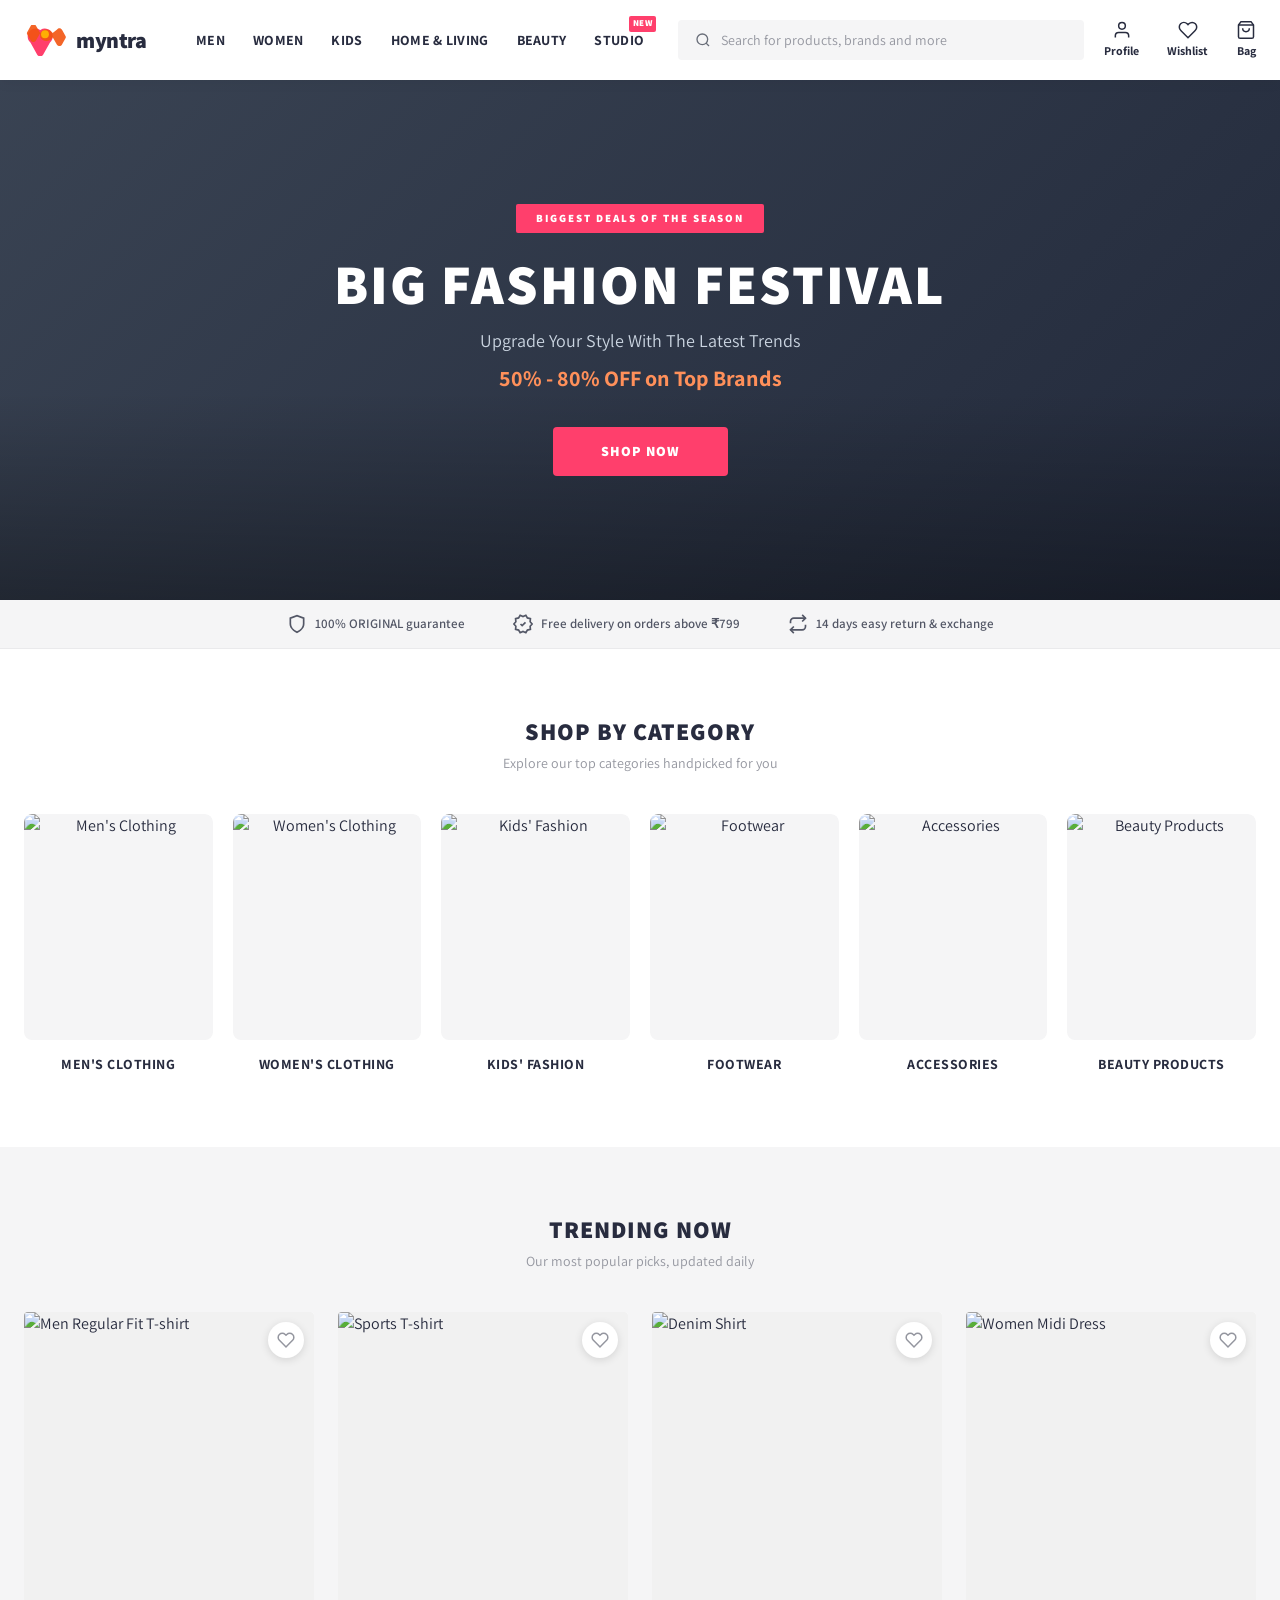
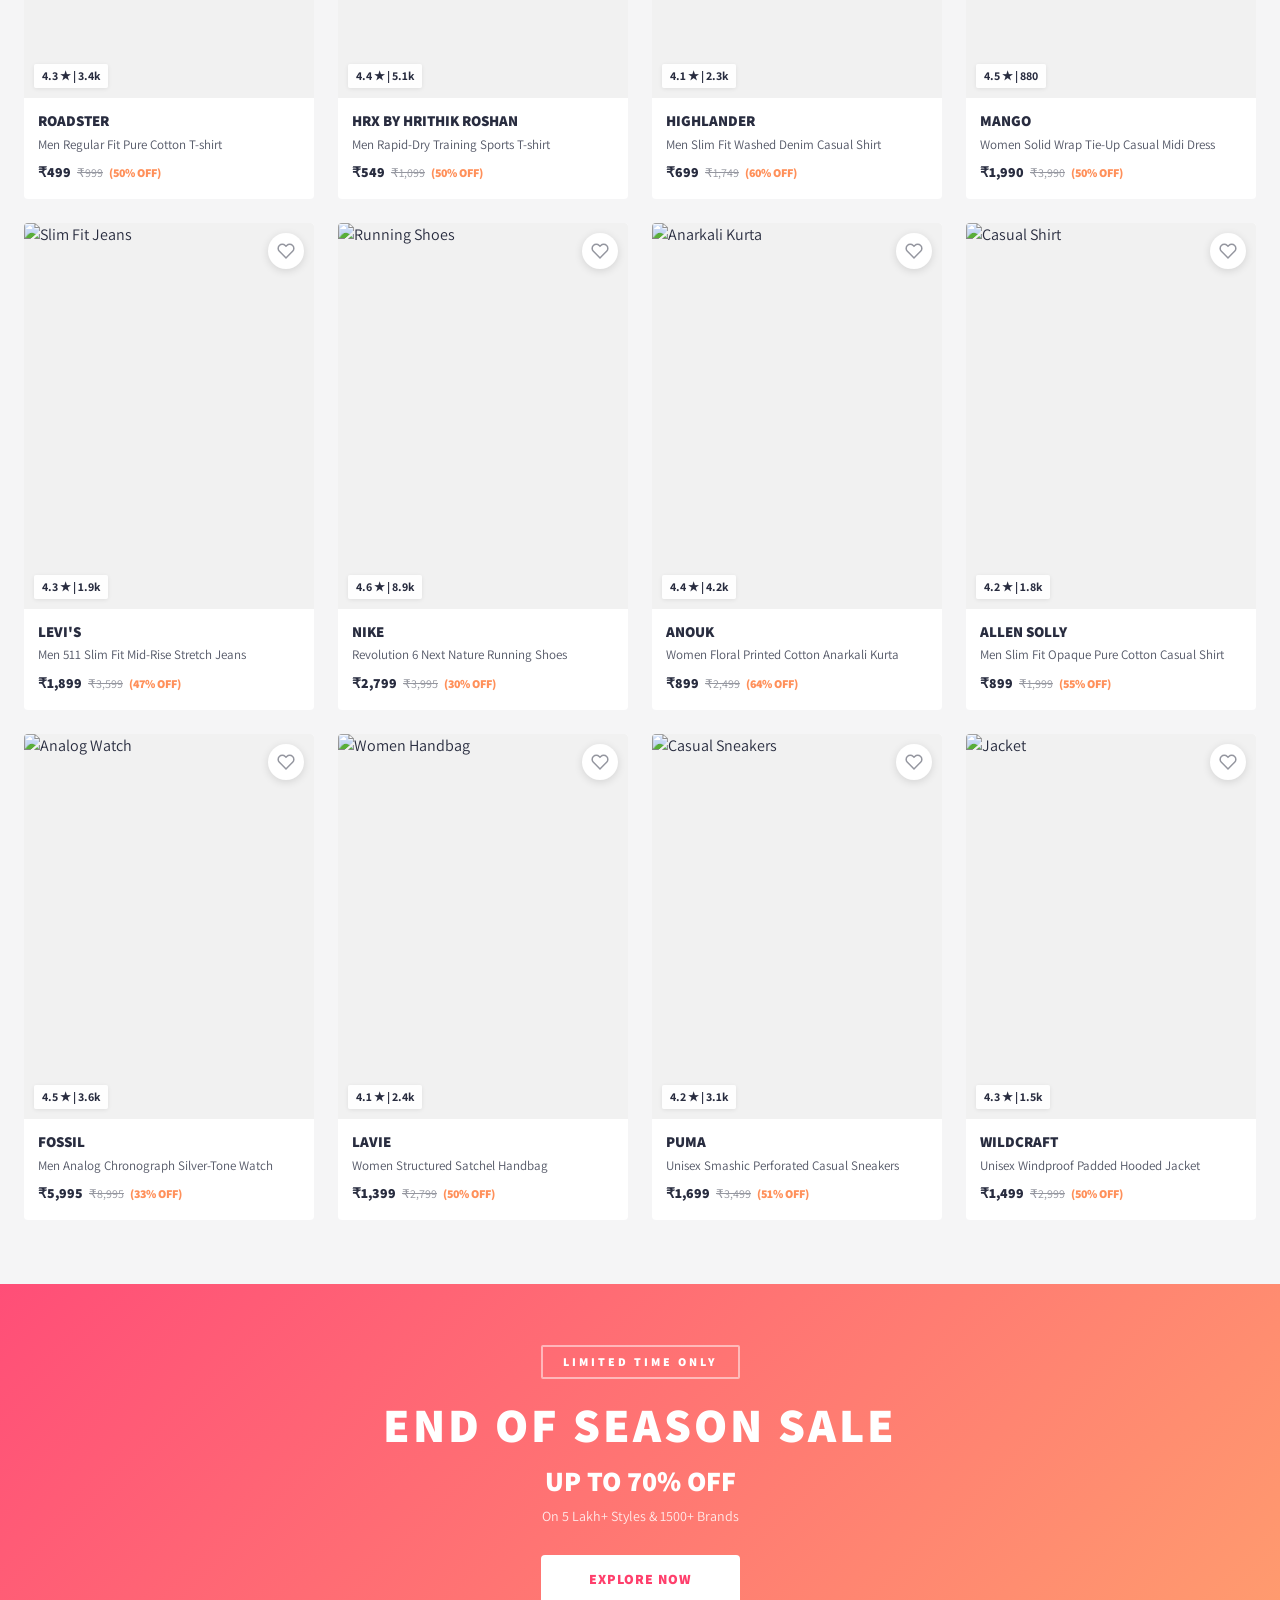
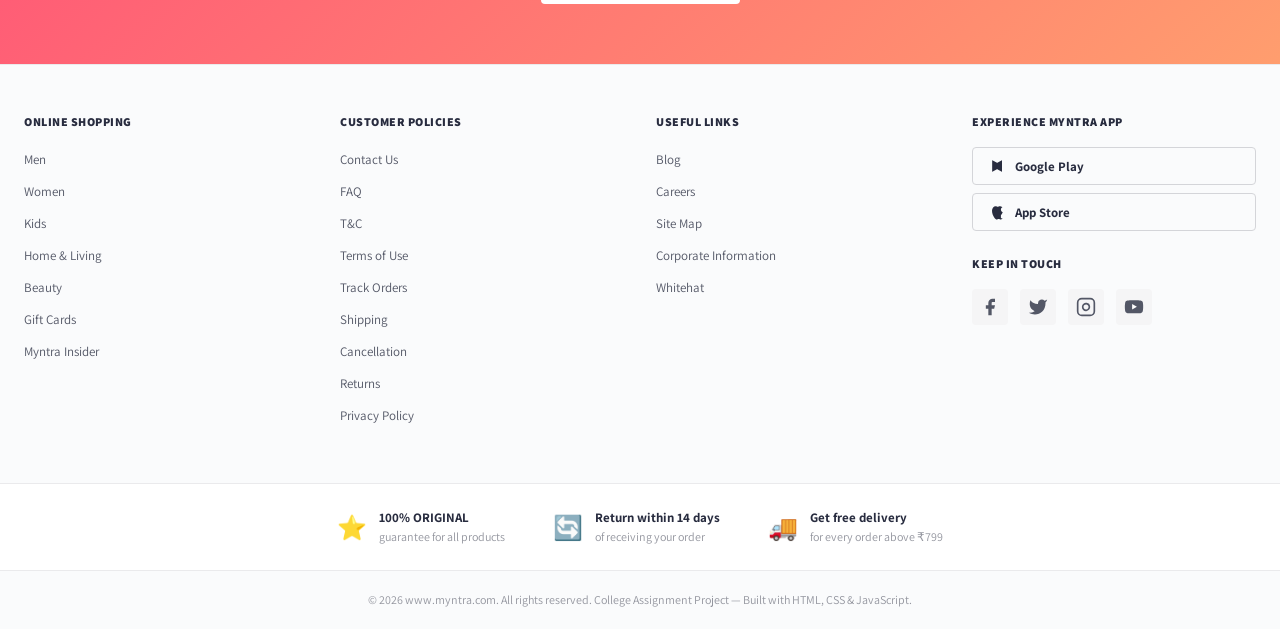
==== commit ee315eb9: "Fix damaged logo with official Myntra M symbol and myntra brand text" ====
--- a/index.html
+++ b/index.html
@@ -17,9 +17,12 @@
 
       <!-- Logo -->
       <a href="index.html" class="logo">
-        <svg class="logo-svg" viewBox="0 0 120 28" width="80" height="24">
-          <path d="M4.7 1.3L0 14.2h4.5l2.4-6.7 4.5 13.4h4.7L10.4 1.3zM26.5 1.3L18 20.9h4.7l2-4.7h8.5l2 4.7h4.7L31.3 1.3zm2.4 11.2l2.5-5.8 2.4 5.8zM58 1.3h-4.5v14.4L44.7 1.3h-4.2V20.9h4.5V6.5l8.8 14.4H58zM72.3 5.8v-4.5H60.6V20.9h11.7v-4.5h-7.2v-2.8h6.4V9.1h-6.4V5.8zM89.4 1.3h-15v4.5h5.2V20.9h4.5V5.8h5.3zM99.5 9.3h-4.6v-8h-4.5V20.9h4.5v-7.1h4.6v7.1h4.5V1.3h-4.5zM115.5 1.3L111 14.2h-.1L106.4 1.3H101l7.2 19.6h5.5l7.2-19.6z" fill="#ff3f6c"/>
+        <svg class="logo-icon" viewBox="0 0 512 376" width="42" height="31">
+          <path fill="#ff3f6c" d="M226.7 93.6c-17.5-31.5-49.3-51.5-84.8-51.5-53.7 0-97.3 43.6-97.3 97.3 0 29.5 13.1 55.9 33.9 73.8l82.8 147.4c7.3 13 21 21.1 35.9 21.1 14.8 0 28.5-8.1 35.8-21l83.6-147.7c20.8-17.9 34-44.4 34-73.6 0-53.7-43.6-97.3-97.3-97.3-35.4 0-67.2 20-84.6 51.5h-2z"/>
+          <path fill="#f25511" d="M196.4 147.3c15.2 27.2 43.8 45.4 76.5 45.4 32.7 0 61.3-18.2 76.5-45.4l50.6 89.5c6.5 11.5 18.5 18.7 31.7 18.7 13.1 0 25.2-7.1 31.7-18.7l44-77.9c4.2-7.5 4.2-16.7 0-24.2l-44-77.9c-6.5-11.5-18.6-18.7-31.7-18.7-13.2 0-25.2 7.2-31.7 18.7L349.5 98c-15.2-27.2-43.8-45.4-76.5-45.4-32.7 0-61.3 18.2-76.5 45.4L146 8.9C139.5-2.6 127.4-9.8 114.2-9.8c-13.1 0-25.2 7.2-31.7 18.7L38.5 86.8c-4.2 7.5-4.2 16.7 0 24.2l44 77.9c6.5 11.5 18.6 18.7 31.7 18.7 13.2 0 25.2-7.2 31.7-18.7l50.5-89.6z" opacity="0.9"/>
+          <circle fill="#ffbf00" cx="256" cy="112" r="48" opacity="0.85"/>
         </svg>
+        <span class="logo-text">myntra</span>
       </a>
 
       <!-- Navigation Links -->
--- a/css/style.css
+++ b/css/style.css
@@ -65,9 +65,27 @@
   gap: 20px;
 }
 
-.logo { flex-shrink: 0; }
-
-.logo-svg { display: block; }
+.logo {
+  display: flex;
+  align-items: center;
+  gap: 10px;
+  text-decoration: none;
+  flex-shrink: 0;
+}
+
+.logo-icon {
+  display: block;
+  width: 42px;
+  height: 31px;
+}
+
+.logo-text {
+  font-size: 22px;
+  font-weight: 800;
+  letter-spacing: -0.5px;
+  color: var(--dark);
+  text-transform: lowercase;
+}
 
 /* Navigation */
 .main-nav { margin-left: 16px; }
